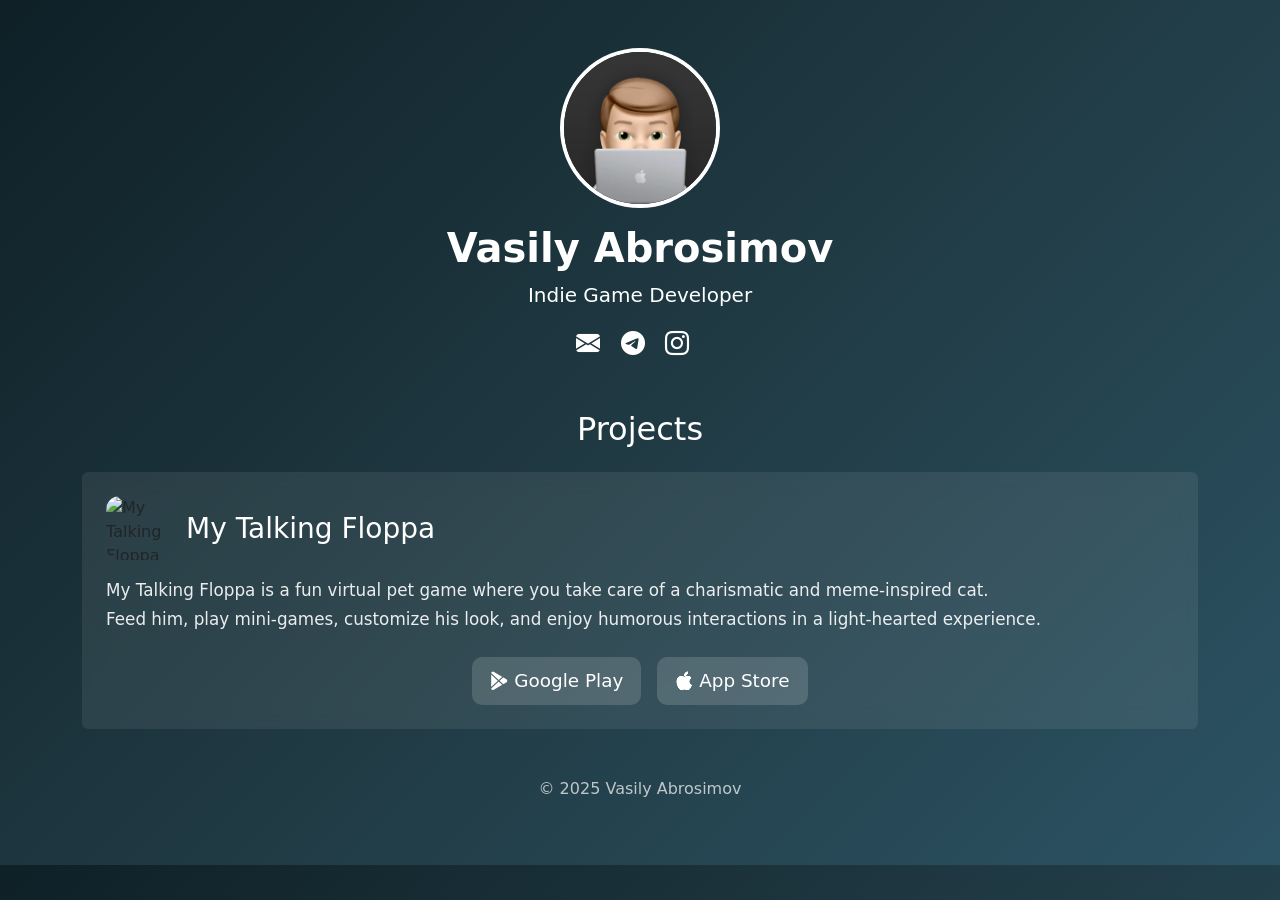
==== index.html @ d9debd58 "Meta data update" ====
<!DOCTYPE html>
<html lang="en">
<head>
    <meta charset="UTF-8">
    <title>Vasily Abrosimov — Indie Game Developer</title>

    <!-- SEO -->
    <meta name="description" content="Personal portfolio of Vasily Abrosimov, indie game developer. Creator of My Talking Floppa.">
    <meta name="keywords" content="Vasily Abrosimov, indie game developer, Unity, mobile games, My Talking Floppa">
    <meta name="author" content="Vasily Abrosimov">
    <meta name="viewport" content="width=device-width, initial-scale=1">

    <!-- Open Graph -->
    <meta property="og:title" content="Vasily Abrosimov — Indie Game Developer">
    <meta property="og:description" content="Personal site and projects of indie game developer Vasily Abrosimov.">
    <meta property="og:image" content="Images/pfp.jpg">
    <meta property="og:type" content="website">
	<meta name="takprodam-verification" content="b39da166-6e10-49cf-9fef-00f9b2974aec">
	

    <!-- Bootstrap -->
    <link href="https://cdn.jsdelivr.net/npm/bootstrap@5.3.3/dist/css/bootstrap.min.css" rel="stylesheet">

    <!-- Icons -->
    <link href="https://cdn.jsdelivr.net/npm/bootstrap-icons@1.11.3/font/bootstrap-icons.css" rel="stylesheet">

    <style>
        body {
            background: linear-gradient(135deg, #0f2027, #203a43, #2c5364);
            color: #ffffff;
        }

        .avatar {
            width: 160px;
            height: 160px;
            object-fit: cover;
            border-radius: 50%;
            border: 4px solid #ffffff;
        }

        .card {
            background-color: rgba(255, 255, 255, 0.08);
            border: none;
            backdrop-filter: blur(10px);
        }

        .project-description {
            color: rgba(255, 255, 255, 0.9);
            line-height: 1.7;
            font-size: 1.05rem;
        }

        .game-icon {
            width: 64px;
            height: 64px;
            border-radius: 14px;
        }

        .social a {
            color: white;
            font-size: 1.5rem;
            margin-right: 15px;
            transition: 0.3s;
        }

        .social a:hover {
            color: #0d6efd;
        }

        .store-btn {
            text-decoration: none;
            color: white;
            font-size: 1.15rem;
            padding: 10px 18px;
            border-radius: 10px;
            background-color: rgba(255, 255, 255, 0.15);
            transition: 0.3s;
        }

        .store-btn:hover {
            background-color: rgba(255, 255, 255, 0.3);
        }

        footer {
            opacity: 0.7;
        }
    </style>
</head>

<body>

<div class="container py-5">

    <!-- HEADER -->
    <div class="text-center mb-5">
        <img src="Images/pfp.jpg" alt="Vasily Abrosimov avatar" class="avatar mb-3">
        <h1 class="fw-bold">Vasily Abrosimov</h1>
        <p class="lead">Indie Game Developer</p>

        <div class="social mt-3">
            <a href="mailto:poulgray63@gmail.com"><i class="bi bi-envelope-fill"></i></a>
            <a href="https://t.me/Poulgray" target="_blank"><i class="bi bi-telegram"></i></a>
            <a href="https://www.instagram.com/pou1gray/" target="_blank"><i class="bi bi-instagram"></i></a>
        </div>
    </div>

    <!-- PROJECTS -->
    <h2 class="mb-4 text-center">Projects</h2>

    <div class="card p-4 mb-5">
        <div class="d-flex align-items-center mb-3">
            <!-- Game Icon -->
            <img
                src="https://play-lh.googleusercontent.com/-tEVQ-RHzCI3VMVU4AVlgoaJsSkNXBUSfGSrfxEFl2TTfjY2T1SSdEXnF9OXYYpCt5E=w240-h480-rw"
                alt="My Talking Floppa icon"
                class="game-icon me-3"
            >
            <h3 class="mb-0 text-white">My Talking Floppa</h3>
        </div>

        <p class="project-description mb-4">
            My Talking Floppa is a fun virtual pet game where you take care of a charismatic and meme-inspired cat. <br>
            Feed him, play mini-games, customize his look, and enjoy humorous interactions in a light-hearted experience.
        </p>

        <!-- Store buttons centered -->
        <div class="d-flex justify-content-center gap-3">
            <a class="store-btn" href="https://play.google.com/store/apps/details?id=com.abrosimov.mytalkingfloppa&hl=ru" target="_blank">
                <i class="bi bi-google-play"></i> Google Play
            </a>
            <a class="store-btn" href="https://apps.apple.com/app/my-talking-floppa-virtual-pet/id6476065169" target="_blank">
                <i class="bi bi-apple"></i> App Store
            </a>
        </div>
    </div>

    <!-- FOOTER -->
    <footer class="text-center">
        <p>© 2025 Vasily Abrosimov</p>
    </footer>

	<span style="display: none;">
    	fni5mxc7hfey78z4
	</span>
	<span style="display: none;">
    	gzp9jy4xn6iet6lp
	</span>

</div>

</body>
</html>
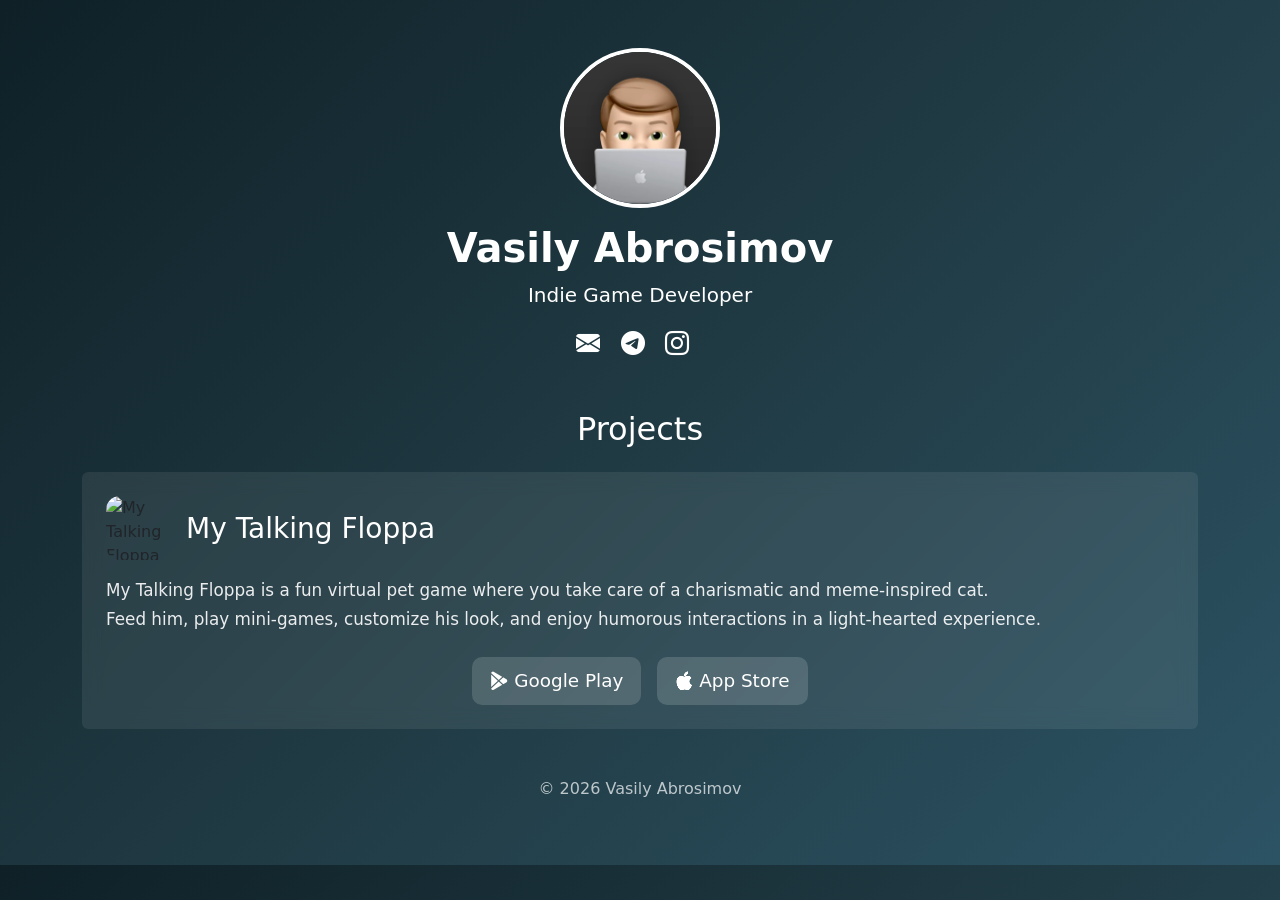
==== commit d6b6a6a7: "Update footer year and clean up hidden spans Updated footer year to 2026 and removed hidden spans." ====
--- a/index.html
+++ b/index.html
@@ -136,7 +136,7 @@
 
     <!-- FOOTER -->
     <footer class="text-center">
-        <p>© 2025 Vasily Abrosimov</p>
+        <p>© 2026 Vasily Abrosimov</p>
     </footer>
 
 	<span style="display: none;">
@@ -150,3 +150,4 @@
 
 </body>
 </html>
+
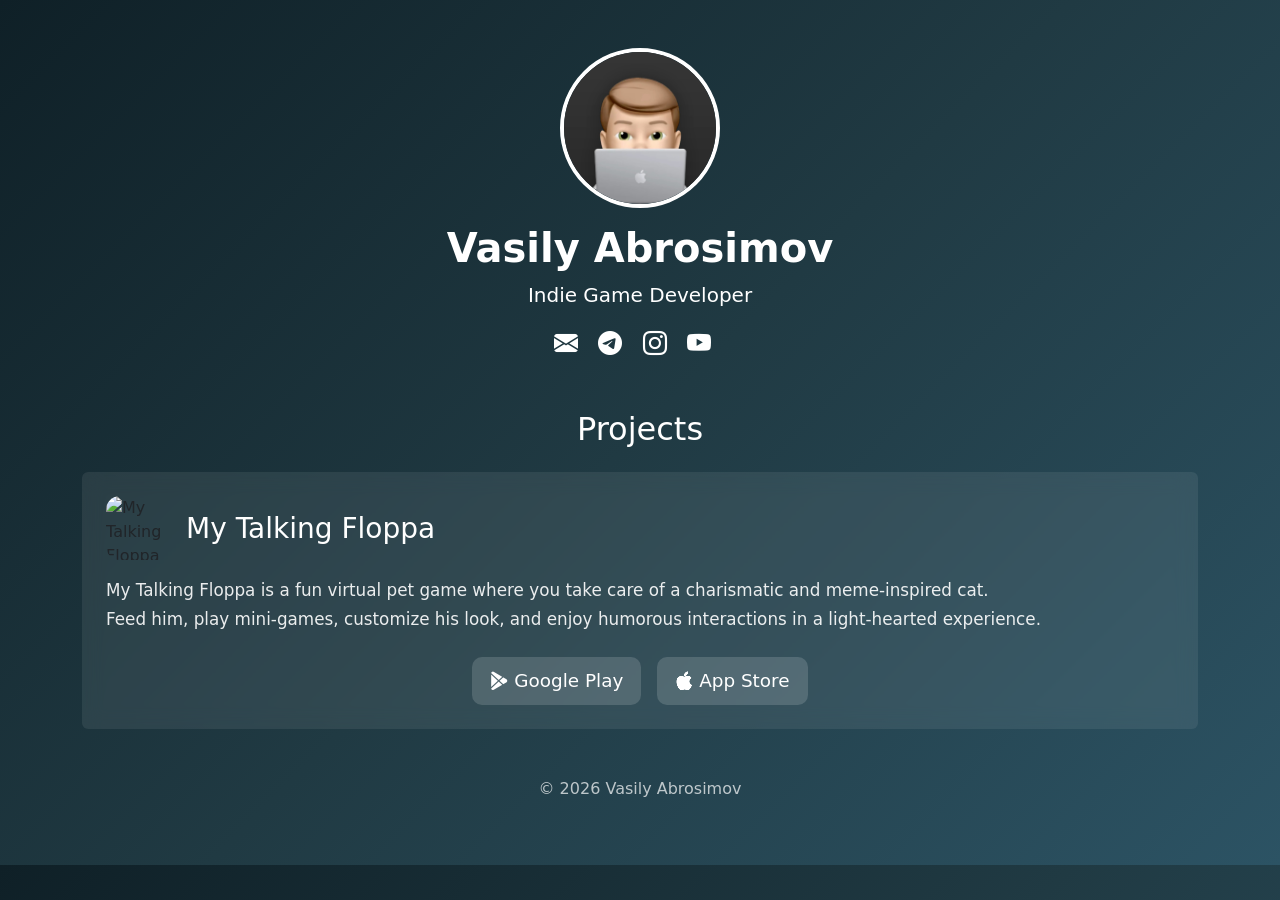
==== commit 89cb9447: "Update index.html" ====
--- a/index.html
+++ b/index.html
@@ -1,11 +1,13 @@
 <!DOCTYPE html>
 <html lang="en">
+
 <head>
     <meta charset="UTF-8">
     <title>Vasily Abrosimov — Indie Game Developer</title>
 
     <!-- SEO -->
-    <meta name="description" content="Personal portfolio of Vasily Abrosimov, indie game developer. Creator of My Talking Floppa.">
+    <meta name="description"
+        content="Personal portfolio of Vasily Abrosimov, indie game developer. Creator of My Talking Floppa.">
     <meta name="keywords" content="Vasily Abrosimov, indie game developer, Unity, mobile games, My Talking Floppa">
     <meta name="author" content="Vasily Abrosimov">
     <meta name="viewport" content="width=device-width, initial-scale=1">
@@ -15,8 +17,17 @@
     <meta property="og:description" content="Personal site and projects of indie game developer Vasily Abrosimov.">
     <meta property="og:image" content="Images/pfp.jpg">
     <meta property="og:type" content="website">
-	<meta name="takprodam-verification" content="b39da166-6e10-49cf-9fef-00f9b2974aec">
-	
+    <meta name="takprodam-verification" content="b39da166-6e10-49cf-9fef-00f9b2974aec">
+
+    <!-- Google tag (gtag.js) -->
+    <script async src="https://www.googletagmanager.com/gtag/js?id=G-LXQWEV2T13"></script>
+    <script>
+        window.dataLayer = window.dataLayer || [];
+        function gtag() { dataLayer.push(arguments); }
+        gtag('js', new Date());
+
+        gtag('config', 'G-LXQWEV2T13');
+    </script>
 
     <!-- Bootstrap -->
     <link href="https://cdn.jsdelivr.net/npm/bootstrap@5.3.3/dist/css/bootstrap.min.css" rel="stylesheet">
@@ -89,65 +100,68 @@
 
 <body>
 
-<div class="container py-5">
+    <div class="container py-5">
 
-    <!-- HEADER -->
-    <div class="text-center mb-5">
-        <img src="Images/pfp.jpg" alt="Vasily Abrosimov avatar" class="avatar mb-3">
-        <h1 class="fw-bold">Vasily Abrosimov</h1>
-        <p class="lead">Indie Game Developer</p>
+        <!-- HEADER -->
+        <div class="text-center mb-5">
+            <img src="Images/pfp.jpg" alt="Vasily Abrosimov avatar" class="avatar mb-3">
+            <h1 class="fw-bold">Vasily Abrosimov</h1>
+            <p class="lead">Indie Game Developer</p>
 
-        <div class="social mt-3">
-            <a href="mailto:poulgray63@gmail.com"><i class="bi bi-envelope-fill"></i></a>
-            <a href="https://t.me/Poulgray" target="_blank"><i class="bi bi-telegram"></i></a>
-            <a href="https://www.instagram.com/pou1gray/" target="_blank"><i class="bi bi-instagram"></i></a>
+            <div class="social mt-3">
+                <a href="mailto:poulgray63@gmail.com"><i class="bi bi-envelope-fill"></i></a>
+                <a href="https://t.me/Poulgray" target="_blank"><i class="bi bi-telegram"></i></a>
+                <a href="https://www.instagram.com/pou1gray/" target="_blank"><i class="bi bi-instagram"></i></a>
+                <a href="https://www.youtube.com/@Poulgray" target="_blank"><i class="bi bi-youtube"></i></a>    
+            </div>
         </div>
+
+        <!-- PROJECTS -->
+        <h2 class="mb-4 text-center">Projects</h2>
+
+        <div class="card p-4 mb-5">
+            <div class="d-flex align-items-center mb-3">
+                <!-- Game Icon -->
+                <img src="https://play-lh.googleusercontent.com/-tEVQ-RHzCI3VMVU4AVlgoaJsSkNXBUSfGSrfxEFl2TTfjY2T1SSdEXnF9OXYYpCt5E=w240-h480-rw"
+                    alt="My Talking Floppa icon" class="game-icon me-3">
+                <h3 class="mb-0 text-white">My Talking Floppa</h3>
+            </div>
+
+            <p class="project-description mb-4">
+                My Talking Floppa is a fun virtual pet game where you take care of a charismatic and meme-inspired cat.
+                <br>
+                Feed him, play mini-games, customize his look, and enjoy humorous interactions in a light-hearted
+                experience.
+            </p>
+
+            <!-- Store buttons centered -->
+            <div class="d-flex justify-content-center gap-3">
+                <a class="store-btn"
+                    href="https://play.google.com/store/apps/details?id=com.abrosimov.mytalkingfloppa&hl=ru"
+                    target="_blank">
+                    <i class="bi bi-google-play"></i> Google Play
+                </a>
+                <a class="store-btn" href="https://apps.apple.com/app/my-talking-floppa-virtual-pet/id6476065169"
+                    target="_blank">
+                    <i class="bi bi-apple"></i> App Store
+                </a>
+            </div>
+        </div>
+
+        <!-- FOOTER -->
+        <footer class="text-center">
+            <p>© 2026 Vasily Abrosimov</p>
+        </footer>
+
+        <span style="display: none;">
+            fni5mxc7hfey78z4
+        </span>
+        <span style="display: none;">
+            gzp9jy4xn6iet6lp
+        </span>
+
     </div>
 
-    <!-- PROJECTS -->
-    <h2 class="mb-4 text-center">Projects</h2>
+</body>
 
-    <div class="card p-4 mb-5">
-        <div class="d-flex align-items-center mb-3">
-            <!-- Game Icon -->
-            <img
-                src="https://play-lh.googleusercontent.com/-tEVQ-RHzCI3VMVU4AVlgoaJsSkNXBUSfGSrfxEFl2TTfjY2T1SSdEXnF9OXYYpCt5E=w240-h480-rw"
-                alt="My Talking Floppa icon"
-                class="game-icon me-3"
-            >
-            <h3 class="mb-0 text-white">My Talking Floppa</h3>
-        </div>
-
-        <p class="project-description mb-4">
-            My Talking Floppa is a fun virtual pet game where you take care of a charismatic and meme-inspired cat. <br>
-            Feed him, play mini-games, customize his look, and enjoy humorous interactions in a light-hearted experience.
-        </p>
-
-        <!-- Store buttons centered -->
-        <div class="d-flex justify-content-center gap-3">
-            <a class="store-btn" href="https://play.google.com/store/apps/details?id=com.abrosimov.mytalkingfloppa&hl=ru" target="_blank">
-                <i class="bi bi-google-play"></i> Google Play
-            </a>
-            <a class="store-btn" href="https://apps.apple.com/app/my-talking-floppa-virtual-pet/id6476065169" target="_blank">
-                <i class="bi bi-apple"></i> App Store
-            </a>
-        </div>
-    </div>
-
-    <!-- FOOTER -->
-    <footer class="text-center">
-        <p>© 2026 Vasily Abrosimov</p>
-    </footer>
-
-	<span style="display: none;">
-    	fni5mxc7hfey78z4
-	</span>
-	<span style="display: none;">
-    	gzp9jy4xn6iet6lp
-	</span>
-
-</div>
-
-</body>
-</html>
-
+</html>
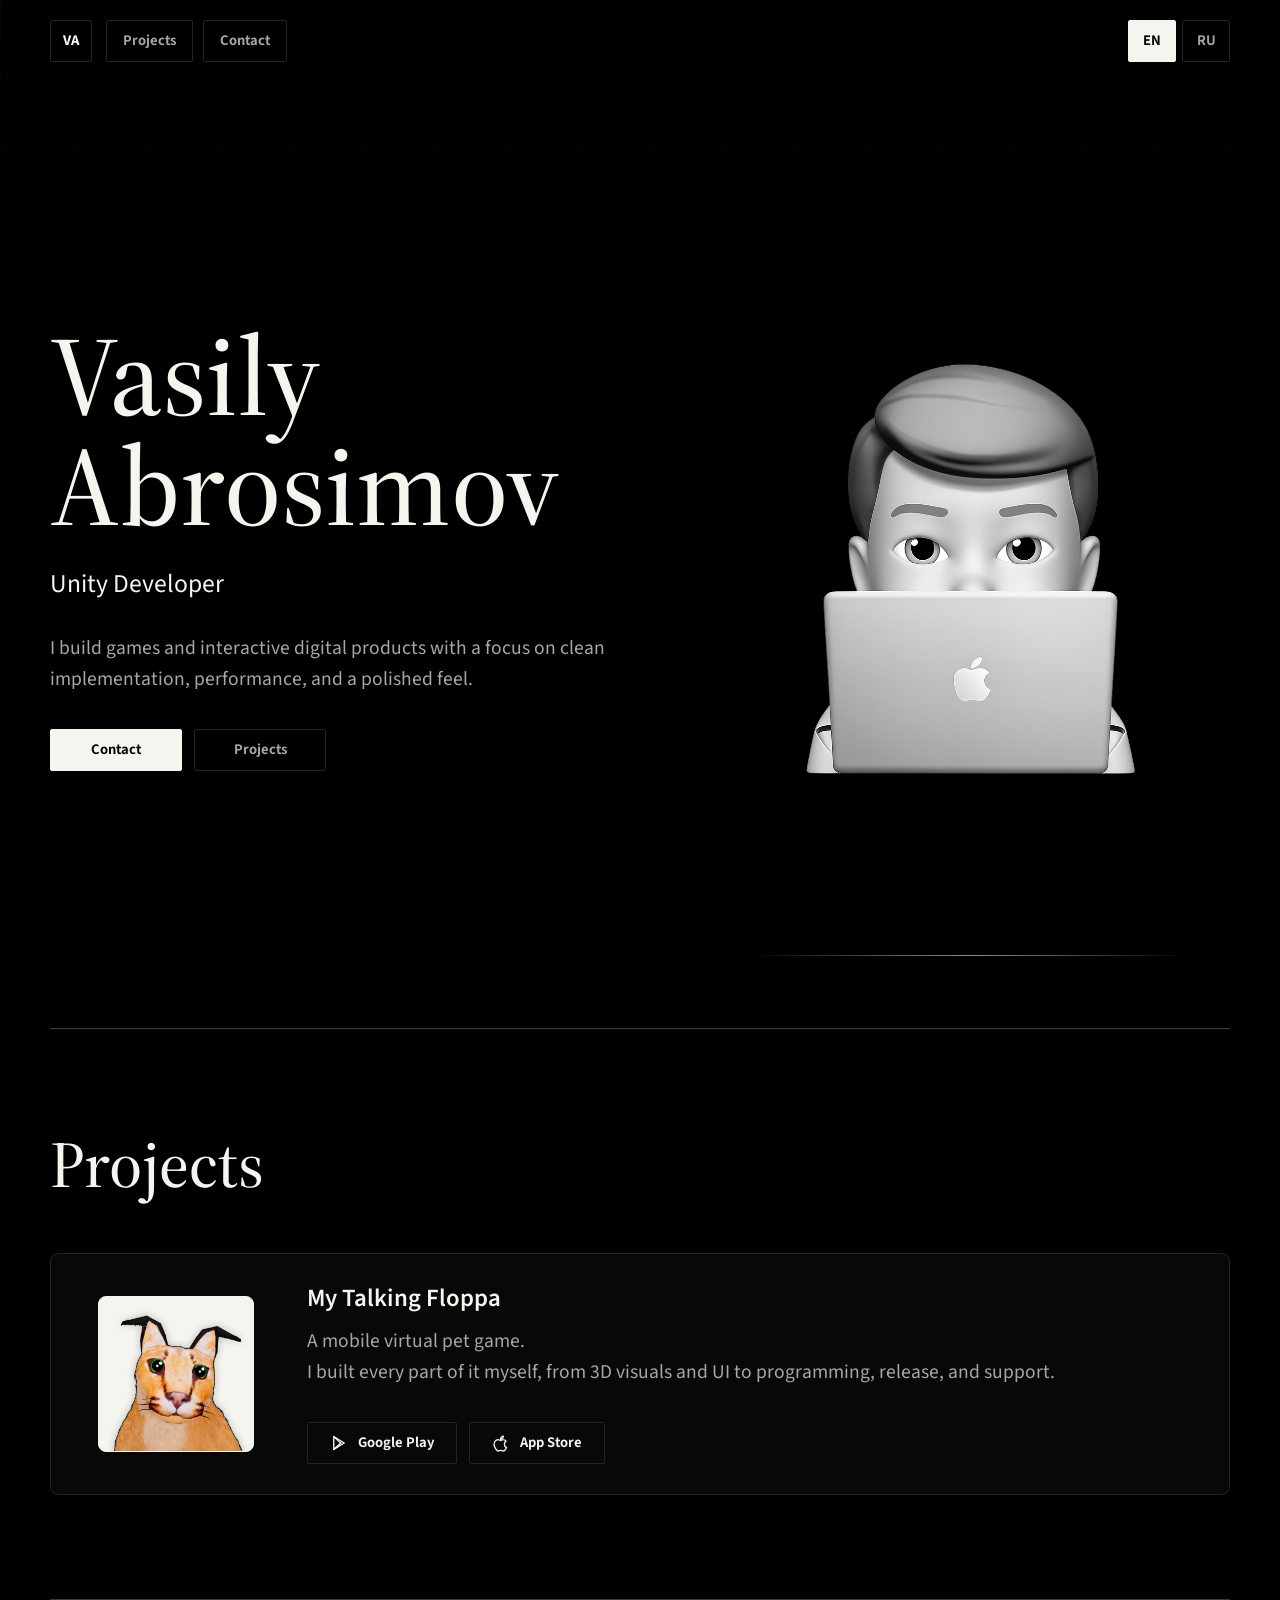
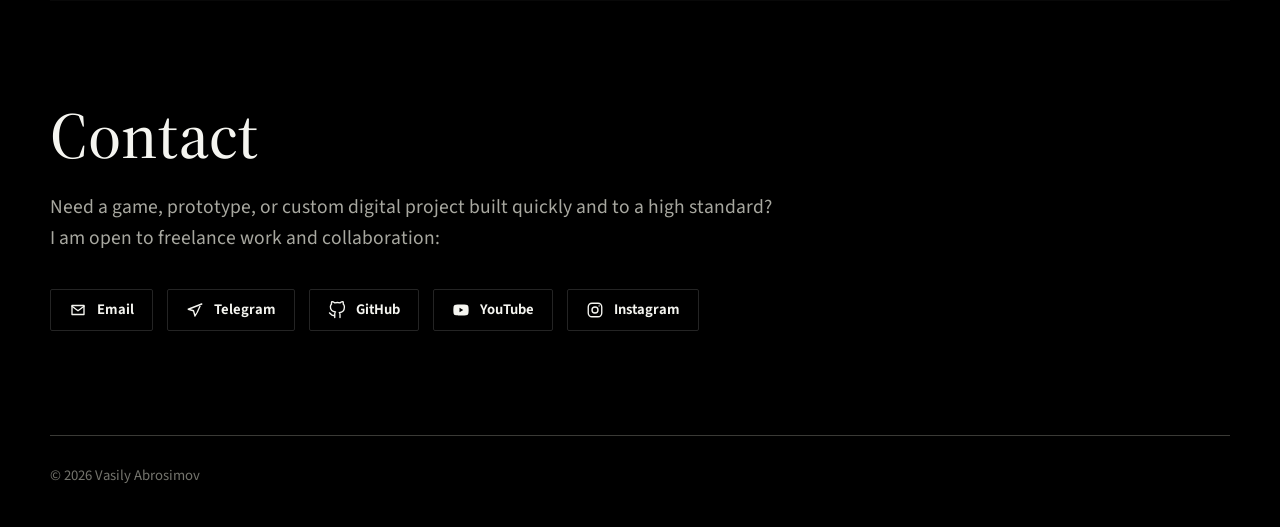
==== commit f9510fd9: "Site update" ====
--- a/index.html
+++ b/index.html
@@ -1,167 +1,303 @@
-<!DOCTYPE html>
-<html lang="en">
-
-<head>
-    <meta charset="UTF-8">
-    <title>Vasily Abrosimov — Indie Game Developer</title>
-
-    <!-- SEO -->
-    <meta name="description"
-        content="Personal portfolio of Vasily Abrosimov, indie game developer. Creator of My Talking Floppa.">
-    <meta name="keywords" content="Vasily Abrosimov, indie game developer, Unity, mobile games, My Talking Floppa">
-    <meta name="author" content="Vasily Abrosimov">
-    <meta name="viewport" content="width=device-width, initial-scale=1">
-
-    <!-- Open Graph -->
-    <meta property="og:title" content="Vasily Abrosimov — Indie Game Developer">
-    <meta property="og:description" content="Personal site and projects of indie game developer Vasily Abrosimov.">
-    <meta property="og:image" content="Images/pfp.jpg">
-    <meta property="og:type" content="website">
-    <meta name="takprodam-verification" content="b39da166-6e10-49cf-9fef-00f9b2974aec">
-
-    <!-- Google tag (gtag.js) -->
-    <script async src="https://www.googletagmanager.com/gtag/js?id=G-LXQWEV2T13"></script>
-    <script>
-        window.dataLayer = window.dataLayer || [];
-        function gtag() { dataLayer.push(arguments); }
-        gtag('js', new Date());
-
-        gtag('config', 'G-LXQWEV2T13');
-    </script>
-
-    <!-- Bootstrap -->
-    <link href="https://cdn.jsdelivr.net/npm/bootstrap@5.3.3/dist/css/bootstrap.min.css" rel="stylesheet">
-
-    <!-- Icons -->
-    <link href="https://cdn.jsdelivr.net/npm/bootstrap-icons@1.11.3/font/bootstrap-icons.css" rel="stylesheet">
-
-    <style>
-        body {
-            background: linear-gradient(135deg, #0f2027, #203a43, #2c5364);
-            color: #ffffff;
-        }
-
-        .avatar {
-            width: 160px;
-            height: 160px;
-            object-fit: cover;
-            border-radius: 50%;
-            border: 4px solid #ffffff;
-        }
-
-        .card {
-            background-color: rgba(255, 255, 255, 0.08);
-            border: none;
-            backdrop-filter: blur(10px);
-        }
-
-        .project-description {
-            color: rgba(255, 255, 255, 0.9);
-            line-height: 1.7;
-            font-size: 1.05rem;
-        }
-
-        .game-icon {
-            width: 64px;
-            height: 64px;
-            border-radius: 14px;
-        }
-
-        .social a {
-            color: white;
-            font-size: 1.5rem;
-            margin-right: 15px;
-            transition: 0.3s;
-        }
-
-        .social a:hover {
-            color: #0d6efd;
-        }
-
-        .store-btn {
-            text-decoration: none;
-            color: white;
-            font-size: 1.15rem;
-            padding: 10px 18px;
-            border-radius: 10px;
-            background-color: rgba(255, 255, 255, 0.15);
-            transition: 0.3s;
-        }
-
-        .store-btn:hover {
-            background-color: rgba(255, 255, 255, 0.3);
-        }
-
-        footer {
-            opacity: 0.7;
-        }
-    </style>
-</head>
-
-<body>
-
-    <div class="container py-5">
-
-        <!-- HEADER -->
-        <div class="text-center mb-5">
-            <img src="Images/pfp.jpg" alt="Vasily Abrosimov avatar" class="avatar mb-3">
-            <h1 class="fw-bold">Vasily Abrosimov</h1>
-            <p class="lead">Indie Game Developer</p>
-
-            <div class="social mt-3">
-                <a href="mailto:poulgray63@gmail.com"><i class="bi bi-envelope-fill"></i></a>
-                <a href="https://t.me/Poulgray" target="_blank"><i class="bi bi-telegram"></i></a>
-                <a href="https://www.instagram.com/pou1gray/" target="_blank"><i class="bi bi-instagram"></i></a>
-                <a href="https://www.youtube.com/@Poulgray" target="_blank"><i class="bi bi-youtube"></i></a>    
-            </div>
-        </div>
-
-        <!-- PROJECTS -->
-        <h2 class="mb-4 text-center">Projects</h2>
-
-        <div class="card p-4 mb-5">
-            <div class="d-flex align-items-center mb-3">
-                <!-- Game Icon -->
-                <img src="https://play-lh.googleusercontent.com/-tEVQ-RHzCI3VMVU4AVlgoaJsSkNXBUSfGSrfxEFl2TTfjY2T1SSdEXnF9OXYYpCt5E=w240-h480-rw"
-                    alt="My Talking Floppa icon" class="game-icon me-3">
-                <h3 class="mb-0 text-white">My Talking Floppa</h3>
-            </div>
-
-            <p class="project-description mb-4">
-                My Talking Floppa is a fun virtual pet game where you take care of a charismatic and meme-inspired cat.
-                <br>
-                Feed him, play mini-games, customize his look, and enjoy humorous interactions in a light-hearted
-                experience.
-            </p>
-
-            <!-- Store buttons centered -->
-            <div class="d-flex justify-content-center gap-3">
-                <a class="store-btn"
-                    href="https://play.google.com/store/apps/details?id=com.abrosimov.mytalkingfloppa&hl=ru"
-                    target="_blank">
-                    <i class="bi bi-google-play"></i> Google Play
-                </a>
-                <a class="store-btn" href="https://apps.apple.com/app/my-talking-floppa-virtual-pet/id6476065169"
-                    target="_blank">
-                    <i class="bi bi-apple"></i> App Store
-                </a>
-            </div>
-        </div>
-
-        <!-- FOOTER -->
-        <footer class="text-center">
-            <p>© 2026 Vasily Abrosimov</p>
-        </footer>
-
-        <span style="display: none;">
-            fni5mxc7hfey78z4
-        </span>
-        <span style="display: none;">
-            gzp9jy4xn6iet6lp
-        </span>
-
-    </div>
-
-</body>
-
-</html>+<!DOCTYPE html>
+<html lang="en">
+
+<head>
+    <meta charset="UTF-8">
+    <meta name="viewport" content="width=device-width, initial-scale=1">
+    <meta name="robots" content="index, follow">
+    <meta name="author" content="Vasily Abrosimov">
+    <meta name="theme-color" content="#000000">
+
+    <title>Vasily Abrosimov - Unity Developer, Indie Game Developer</title>
+    <meta name="description"
+        content="Portfolio of Vasily Abrosimov, a Unity Developer with 3+ years of experience in personal and freelance projects. Creator of My Talking Floppa.">
+    <meta name="keywords"
+        content="Vasily Abrosimov, Vasily Abrosimov Unity Developer, Unity Developer, Indie Game Developer, freelance Unity developer, My Talking Floppa, Василий Абросимов, Unity разработчик, инди разработчик игр">
+    <link rel="canonical" href="https://pou1gray.github.io/">
+
+    <meta property="og:type" content="website">
+    <meta property="og:url" content="https://pou1gray.github.io/">
+    <meta property="og:site_name" content="Vasily Abrosimov Portfolio">
+    <meta property="og:title" content="Vasily Abrosimov - Unity Developer, Indie Game Developer">
+    <meta property="og:description"
+        content="Portfolio of Vasily Abrosimov, a Unity Developer with 3+ years of experience in personal and freelance projects. Creator of My Talking Floppa.">
+    <meta property="og:image" content="https://pou1gray.github.io/Images/pfp.png">
+    <meta property="og:locale" content="en_US">
+    <meta property="og:locale:alternate" content="ru_RU">
+
+    <meta name="twitter:card" content="summary_large_image">
+    <meta name="twitter:title" content="Vasily Abrosimov - Unity Developer">
+    <meta name="twitter:description"
+        content="Unity Developer with 3+ years of experience in personal and freelance projects. Creator of My Talking Floppa.">
+    <meta name="twitter:image" content="https://pou1gray.github.io/Images/pfp.png">
+
+    <meta name="takprodam-verification" content="b39da166-6e10-49cf-9fef-00f9b2974aec">
+
+    <link rel="preconnect" href="https://fonts.googleapis.com">
+    <link rel="preconnect" href="https://fonts.gstatic.com" crossorigin>
+    <link
+        href="https://fonts.googleapis.com/css2?family=Source+Sans+3:wght@400;500;600;700&family=Source+Serif+4:opsz,wght@8..60,500;8..60,600;8..60,700&display=swap"
+        rel="stylesheet">
+    <link rel="preload" href="Images/pfp.png" as="image">
+    <link rel="stylesheet" href="style.css">
+
+    <script async src="https://www.googletagmanager.com/gtag/js?id=G-LXQWEV2T13"></script>
+    <script>
+        window.dataLayer = window.dataLayer || [];
+        function gtag() { dataLayer.push(arguments); }
+        gtag("js", new Date());
+        gtag("config", "G-LXQWEV2T13");
+    </script>
+
+    <script type="application/ld+json">
+        {
+            "@context": "https://schema.org",
+            "@graph": [
+                {
+                    "@type": "Person",
+                    "@id": "https://pou1gray.github.io/#person",
+                    "name": "Vasily Abrosimov",
+                    "alternateName": "Василий Абросимов",
+                    "url": "https://pou1gray.github.io/",
+                    "image": "https://pou1gray.github.io/Images/pfp.png",
+                    "jobTitle": "Unity Developer",
+                    "knowsAbout": ["Unity", "C#", "Git", "HTML", "CSS", "JavaScript", "Game Development"],
+                    "sameAs": [
+                        "https://t.me/Poulgray",
+                        "https://www.instagram.com/pou1gray/",
+                        "https://www.youtube.com/@Poulgray",
+                        "https://github.com/pou1gray"
+                    ]
+                },
+                {
+                    "@type": "WebSite",
+                    "@id": "https://pou1gray.github.io/#website",
+                    "url": "https://pou1gray.github.io/",
+                    "name": "Vasily Abrosimov Portfolio",
+                    "publisher": {
+                        "@id": "https://pou1gray.github.io/#person"
+                    },
+                    "inLanguage": ["en", "ru"]
+                },
+                {
+                    "@type": "SoftwareApplication",
+                    "@id": "https://pou1gray.github.io/#my-talking-floppa",
+                    "name": "My Talking Floppa",
+                    "applicationCategory": "GameApplication",
+                    "operatingSystem": "iOS, Android",
+                    "creator": {
+                        "@id": "https://pou1gray.github.io/#person"
+                    },
+                    "url": "https://pou1gray.github.io/",
+                    "sameAs": [
+                        "https://play.google.com/store/apps/details?id=com.abrosimov.mytalkingfloppa",
+                        "https://apps.apple.com/app/my-talking-floppa-virtual-pet/id6476065169"
+                    ]
+                }
+            ]
+        }
+    </script>
+</head>
+
+<body>
+    <header class="site-header">
+        <a class="logo" href="#top" aria-label="Vasily Abrosimov home">VA</a>
+        <nav class="nav" aria-label="Primary navigation">
+            <a href="#projects" data-i18n="navProjects">Projects</a>
+            <a href="#contact" data-i18n="navContact">Contact</a>
+        </nav>
+        <div class="language-switcher" aria-label="Language switcher">
+            <button class="language-button is-active" type="button" data-lang="en" aria-pressed="true">EN</button>
+            <button class="language-button" type="button" data-lang="ru" aria-pressed="false">RU</button>
+        </div>
+    </header>
+
+    <main id="top">
+        <section class="hero" aria-labelledby="hero-title">
+            <div class="hero-content">
+                <h1 id="hero-title">Vasily Abrosimov</h1>
+                <p class="hero-role">Unity Developer</p>
+                <p class="hero-text" data-i18n="heroText">
+                    I build games and interactive digital products with a focus on clean implementation, performance,
+                    and a polished feel.
+                </p>
+                <div class="hero-actions">
+                    <a class="button button-primary" href="#contact" data-i18n="contactButton">Contact</a>
+                    <a class="button button-secondary" href="#projects" data-i18n="projectsButton">Projects</a>
+                </div>
+            </div>
+            <div class="hero-visual" aria-hidden="true">
+                <img src="Images/pfp.png" alt="" width="820" height="820">
+            </div>
+        </section>
+
+        <section class="section" id="projects" aria-labelledby="projects-title">
+            <div class="section-heading">
+                <h2 id="projects-title" data-i18n="projectsTitle">Projects</h2>
+            </div>
+            <article class="project">
+                <div class="project-media">
+                    <img src="Images/icon_mytalkingfloppa.png"
+                        alt="My Talking Floppa app icon" width="160" height="160" loading="lazy">
+                </div>
+                <div class="project-content">
+                    <h3 class="project-title">My Talking Floppa</h3>
+                    <p data-i18n-html="projectText">
+                        A mobile virtual pet game.<br>
+                        I built every part of it myself, from 3D visuals and UI to programming, release, and support.
+                    </p>
+                    <div class="project-links">
+                        <a class="button button-secondary"
+                            href="https://play.google.com/store/apps/details?id=com.abrosimov.mytalkingfloppa"
+                            target="_blank" rel="noopener noreferrer" aria-label="Google Play">
+                            <svg aria-hidden="true" viewBox="0 0 24 24">
+                                <path d="M5 3.5v17l14-8.5z"></path>
+                                <path d="m5 3.5 9.5 9"></path>
+                                <path d="M5 20.5 14.5 12"></path>
+                            </svg>
+                            Google Play
+                        </a>
+                        <a class="button button-secondary"
+                            href="https://apps.apple.com/app/my-talking-floppa-virtual-pet/id6476065169"
+                            target="_blank" rel="noopener noreferrer" aria-label="App Store">
+                            <svg aria-hidden="true" viewBox="0 0 24 24">
+                                <path
+                                    d="M16.5 13.2c0-2.5 2.1-3.7 2.2-3.8-1.2-1.7-3-1.9-3.6-1.9-1.5-.2-2.9.9-3.7.9s-2-.9-3.3-.9c-1.7 0-3.3 1-4.2 2.5-1.8 3.1-.5 7.7 1.3 10.2.9 1.2 1.9 2.6 3.2 2.5 1.3-.1 1.8-.8 3.3-.8s2 .8 3.4.8c1.4 0 2.3-1.2 3.1-2.5.7-1 1-2 1.1-2.1-.1-.1-2.8-1.1-2.8-4.9z">
+                                </path>
+                                <path d="M14.1 5.8c.7-.8 1.1-1.9 1-3-.9.1-2 .6-2.6 1.4-.6.7-1.2 1.8-1 2.8 1 .1 2-.5 2.6-1.2z"></path>
+                            </svg>
+                            App Store
+                        </a>
+                    </div>
+                </div>
+            </article>
+        </section>
+
+        <section class="section contact" id="contact" aria-label="Contact">
+            <p class="section-label" data-i18n="contactLabel">Contact</p>
+            <p data-i18n-html="contactText">
+                Need a game, prototype, or custom digital project built quickly and to a high standard?<br>
+                I am open to freelance work and collaboration:
+            </p>
+            <div class="contact-links" aria-label="Contact links">
+                <a href="mailto:poulgray63@gmail.com" aria-label="Email">
+                    <svg aria-hidden="true" viewBox="0 0 24 24">
+                        <path d="M4 6h16v12H4z"></path>
+                        <path d="m4 7 8 6 8-6"></path>
+                    </svg>
+                    Email
+                </a>
+                <a href="https://t.me/Poulgray" target="_blank" rel="noopener noreferrer" aria-label="Telegram">
+                    <svg aria-hidden="true" viewBox="0 0 24 24">
+                        <path d="M21 4 3 11l7 2 2 7 3-5 5-11z"></path>
+                    </svg>
+                    Telegram
+                </a>
+                <a href="https://github.com/pou1gray" target="_blank" rel="noopener noreferrer" aria-label="GitHub">
+                    <svg aria-hidden="true" viewBox="0 0 24 24">
+                        <path
+                            d="M9 19c-5 1.5-5-2.5-7-3m14 6v-3.9a3.4 3.4 0 0 0-1-2.6c3.3-.4 6.8-1.6 6.8-7A5.4 5.4 0 0 0 20.3 4 5 5 0 0 0 20 1s-1.2-.4-4 1.5a13.4 13.4 0 0 0-7 0C6.2.6 5 1 5 1a5 5 0 0 0-.3 3A5.4 5.4 0 0 0 3.2 7.5c0 5.4 3.5 6.6 6.8 7a3.4 3.4 0 0 0-1 2.6V22">
+                        </path>
+                    </svg>
+                    GitHub
+                </a>
+                <a href="https://www.youtube.com/@Poulgray" target="_blank" rel="noopener noreferrer"
+                    aria-label="YouTube">
+                    <svg aria-hidden="true" viewBox="0 0 24 24">
+                        <path d="M22 8.5s-.2-1.7-.9-2.4c-.9-.9-1.8-.9-2.3-1C15.6 4.8 12 4.8 12 4.8s-3.6 0-6.8.3c-.5.1-1.5.1-2.3 1C2.2 6.8 2 8.5 2 8.5S1.8 10.5 1.8 12 2 15.5 2 15.5s.2 1.7.9 2.4c.9.9 2 .9 2.5 1 1.8.2 6.6.3 6.6.3s3.6 0 6.8-.3c.5-.1 1.5-.1 2.3-1 .7-.7.9-2.4.9-2.4s.2-2 .2-3.5-.2-3.5-.2-3.5z"></path>
+                        <path d="m10 9 5 3-5 3z"></path>
+                    </svg>
+                    YouTube
+                </a>
+                <a href="https://www.instagram.com/pou1gray/" target="_blank" rel="noopener noreferrer"
+                    aria-label="Instagram">
+                    <svg aria-hidden="true" viewBox="0 0 24 24">
+                        <rect x="3" y="3" width="18" height="18" rx="5"></rect>
+                        <circle cx="12" cy="12" r="4"></circle>
+                        <path d="M17.5 6.5h.01"></path>
+                    </svg>
+                    Instagram
+                </a>
+            </div>
+        </section>
+    </main>
+
+    <footer class="footer">
+        <p>© 2026 Vasily Abrosimov</p>
+    </footer>
+
+    <span hidden>fni5mxc7hfey78z4</span>
+    <span hidden>gzp9jy4xn6iet6lp</span>
+
+    <script>
+        const translations = {
+            en: {
+                pageTitle: "Vasily Abrosimov - Unity Developer, Indie Game Developer",
+                pageDescription: "Portfolio of Vasily Abrosimov, a Unity Developer with 3+ years of experience in personal and freelance projects. Creator of My Talking Floppa.",
+                navProjects: "Projects",
+                navContact: "Contact",
+                heroText: "I build games and interactive digital products with a focus on clean implementation, performance, and a polished feel.",
+                projectsButton: "Projects",
+                contactButton: "Contact",
+                projectsTitle: "Projects",
+                projectText: "A mobile virtual pet game.<br>I built every part of it myself, from 3D visuals and UI to programming, release, and support.",
+                contactLabel: "Contact",
+                contactText: "Need a game, prototype, or custom digital project built quickly and to a high standard?<br>I am open to freelance work and collaboration:"
+            },
+            ru: {
+                pageTitle: "Vasily Abrosimov - Unity Developer, инди-разработчик игр",
+                pageDescription: "Личный сайт Василия Абросимова, Unity Developer с опытом более 3 лет в личных и фриланс-проектах. Создатель My Talking Floppa.",
+                navProjects: "Проекты",
+                navContact: "Контакты",
+                heroText: "Создаю игры и интерактивные цифровые продукты с вниманием к качеству реализации, производительности и общему ощущению от продукта.",
+                projectsButton: "Проекты",
+                contactButton: "Связаться",
+                projectsTitle: "Проекты",
+                projectText: "Мобильная игра про уход за виртуальным питомцем.<br>Я полностью реализовал проект сам: от 3D-графики и интерфейса до программирования, релиза и поддержки.",
+                contactLabel: "Контакты",
+                contactText: "Нужна игра, прототип или цифровой проект, сделанный быстро и качественно?<br>Я открыт к фриланс-заказам и сотрудничеству:"
+            }
+        };
+
+        const metaDescription = document.querySelector('meta[name="description"]');
+        const languageButtons = document.querySelectorAll(".language-button");
+        const translatableElements = document.querySelectorAll("[data-i18n]");
+        const translatableHtmlElements = document.querySelectorAll("[data-i18n-html]");
+
+        function setLanguage(language) {
+            const dictionary = translations[language];
+
+            document.documentElement.lang = language;
+            document.title = dictionary.pageTitle;
+            metaDescription.setAttribute("content", dictionary.pageDescription);
+
+            translatableElements.forEach((element) => {
+                const key = element.getAttribute("data-i18n");
+                element.textContent = dictionary[key];
+            });
+
+            translatableHtmlElements.forEach((element) => {
+                const key = element.getAttribute("data-i18n-html");
+                element.innerHTML = dictionary[key];
+            });
+
+            languageButtons.forEach((button) => {
+                const isActive = button.dataset.lang === language;
+                button.classList.toggle("is-active", isActive);
+                button.setAttribute("aria-pressed", String(isActive));
+            });
+
+            localStorage.setItem("portfolio-language", language);
+        }
+
+        languageButtons.forEach((button) => {
+            button.addEventListener("click", () => setLanguage(button.dataset.lang));
+        });
+
+        const savedLanguage = localStorage.getItem("portfolio-language");
+        const browserLanguage = navigator.language && navigator.language.startsWith("ru") ? "ru" : "en";
+        setLanguage(savedLanguage || browserLanguage);
+    </script>
+</body>
+
+</html>
--- a/style.css
+++ b/style.css
@@ -0,0 +1,533 @@
+:root {
+    color-scheme: dark;
+    --bg: #000000;
+    --text: #f5f5f0;
+    --muted: #a8a8a0;
+    --soft: #74746d;
+    --line: #242424;
+    --line-strong: #3a3a36;
+    --panel: #080808;
+    --max-width: 1180px;
+    --font-body: "Source Sans 3", ui-sans-serif, system-ui, -apple-system, BlinkMacSystemFont, "Segoe UI", sans-serif;
+    --font-display: "Source Serif 4", Georgia, "Times New Roman", serif;
+    --text-ui: 0.92rem;
+    --text-body: clamp(1.02rem, 1.6vw, 1.22rem);
+    --text-label: 0.78rem;
+    --radius-control: 2px;
+    --radius-panel: 8px;
+}
+
+* {
+    box-sizing: border-box;
+}
+
+html {
+    scroll-behavior: smooth;
+}
+
+body {
+    margin: 0;
+    min-width: 320px;
+    background: var(--bg);
+    color: var(--text);
+    font-family: var(--font-body);
+    line-height: 1.6;
+    text-rendering: optimizeLegibility;
+    -webkit-font-smoothing: antialiased;
+}
+
+body::before {
+    content: "";
+    position: fixed;
+    inset: 0;
+    pointer-events: none;
+    background:
+        linear-gradient(rgba(255, 255, 255, 0.025) 1px, transparent 1px),
+        linear-gradient(90deg, rgba(255, 255, 255, 0.025) 1px, transparent 1px);
+    background-size: 72px 72px;
+    mask-image: linear-gradient(to bottom, rgba(0, 0, 0, 0.8), transparent 70%);
+}
+
+a {
+    color: inherit;
+    text-decoration: none;
+}
+
+img {
+    display: block;
+    max-width: 100%;
+}
+
+.site-header {
+    position: sticky;
+    top: 0;
+    z-index: 10;
+    display: flex;
+    align-items: center;
+    gap: 12px;
+    width: min(100% - 32px, var(--max-width));
+    margin: 0 auto;
+    padding: 20px 0;
+    background: rgba(0, 0, 0, 0.82);
+    backdrop-filter: blur(18px);
+}
+
+.logo {
+    display: inline-grid;
+    place-items: center;
+    width: 42px;
+    height: 42px;
+    border: 1px solid var(--line);
+    border-radius: var(--radius-control);
+    font-size: var(--text-ui);
+    font-weight: 700;
+    letter-spacing: 0;
+}
+
+.nav {
+    display: flex;
+    gap: 10px;
+    margin-left: 2px;
+}
+
+.nav a,
+.language-button,
+.button,
+.contact-links a {
+    min-height: 42px;
+    border: 1px solid var(--line);
+    border-radius: var(--radius-control);
+    transition: border-color 180ms ease, background-color 180ms ease, color 180ms ease, transform 180ms ease;
+}
+
+.nav a {
+    display: inline-flex;
+    align-items: center;
+    padding: 0 16px;
+    color: var(--muted);
+    font-size: var(--text-ui);
+    font-weight: 650;
+}
+
+.nav a:hover,
+.contact-links a:hover,
+.language-button:hover,
+.button-secondary:hover {
+    border-color: var(--text);
+    color: var(--text);
+}
+
+.language-switcher {
+    display: inline-flex;
+    gap: 6px;
+    margin-left: auto;
+}
+
+.language-button {
+    min-width: 48px;
+    background: transparent;
+    color: var(--muted);
+    font: inherit;
+    font-size: var(--text-ui);
+    font-weight: 650;
+    cursor: pointer;
+}
+
+.language-button.is-active {
+    background: var(--text);
+    border-color: var(--text);
+    color: var(--bg);
+}
+
+main,
+.footer {
+    width: min(100% - 32px, var(--max-width));
+    margin: 0 auto;
+}
+
+.hero {
+    display: grid;
+    grid-template-columns: minmax(0, 1fr) minmax(280px, 44%);
+    align-items: center;
+    gap: 48px;
+    min-height: calc(100vh - 82px);
+    padding: 54px 0 72px;
+    border-bottom: 1px solid var(--line-strong);
+}
+
+.hero-content {
+    max-width: 760px;
+}
+
+.section-label {
+    margin: 0 0 16px;
+    color: var(--soft);
+    font-size: var(--text-label);
+    font-weight: 700;
+    letter-spacing: 0.12em;
+    text-transform: uppercase;
+}
+
+.project-title {
+    margin: 0;
+    color: var(--text);
+    font-size: clamp(1.25rem, 2vw, 1.55rem);
+    font-weight: 600;
+    line-height: 1.2;
+}
+
+h1,
+h2,
+h3 {
+    margin: 0;
+    letter-spacing: 0;
+}
+
+h1,
+h2 {
+    font-family: var(--font-display);
+    font-weight: 500;
+    line-height: 0.98;
+}
+
+h1 {
+    max-width: 920px;
+    font-size: clamp(4.1rem, 8.8vw, 8.4rem);
+}
+
+h2 {
+    font-size: clamp(2.55rem, 5.1vw, 5.1rem);
+}
+
+.hero-role {
+    margin: 22px 0 0;
+    color: var(--text);
+    font-size: clamp(1.25rem, 2vw, 2rem);
+}
+
+.hero-text,
+.project-content p,
+.contact p {
+    color: var(--muted);
+    font-size: var(--text-body);
+}
+
+.hero-text {
+    max-width: 650px;
+    margin: 28px 0 0;
+}
+
+.hero-actions,
+.project-links {
+    display: flex;
+    flex-wrap: wrap;
+    gap: 12px;
+    margin-top: 34px;
+}
+
+.button {
+    display: inline-flex;
+    align-items: center;
+    justify-content: center;
+    gap: 10px;
+    min-width: 132px;
+    padding: 0 22px;
+    font-size: var(--text-ui);
+    font-weight: 650;
+}
+
+.button svg {
+    width: 18px;
+    height: 18px;
+    fill: none;
+    stroke: currentColor;
+    stroke-width: 1.8;
+    stroke-linecap: round;
+    stroke-linejoin: round;
+}
+
+.button:hover {
+    transform: translateY(-1px);
+}
+
+.button-primary {
+    background: var(--text);
+    border-color: var(--text);
+    color: var(--bg);
+}
+
+.button-secondary {
+    color: var(--muted);
+}
+
+.project-links .button-secondary {
+    color: var(--text);
+}
+
+.hero-visual {
+    align-self: end;
+    position: relative;
+}
+
+.hero-visual::before {
+    content: "";
+    position: absolute;
+    inset: auto 8% 0;
+    height: 1px;
+    background: linear-gradient(90deg, transparent, rgba(255, 255, 255, 0.55), transparent);
+}
+
+.hero-visual img {
+    width: min(100%, 720px);
+    margin-left: auto;
+    object-fit: contain;
+    filter: grayscale(1) contrast(1.07);
+}
+
+.section {
+    padding: 104px 0;
+    border-bottom: 1px solid var(--line-strong);
+    box-shadow: inset 0 1px 0 rgba(255, 255, 255, 0.03);
+}
+
+.section-heading {
+    max-width: 860px;
+    margin-bottom: 56px;
+}
+
+.contact p {
+    margin: 0;
+}
+
+.project {
+    display: grid;
+    grid-template-columns: 190px minmax(0, 1fr);
+    gap: 36px;
+    align-items: center;
+    padding: 30px;
+    background: var(--panel);
+    border: 1px solid var(--line);
+    border-radius: var(--radius-panel);
+}
+
+.project-media {
+    display: grid;
+    place-items: center;
+}
+
+.project-media img {
+    width: 156px;
+    height: 156px;
+    border: 1px solid var(--text);
+    border-radius: var(--radius-panel);
+    background: var(--text);
+    object-fit: contain;
+}
+
+.project-content p {
+    max-width: 760px;
+    margin: 12px 0 0;
+}
+
+.contact {
+    display: grid;
+    gap: 24px;
+    justify-items: start;
+}
+
+.contact .section-label {
+    margin-bottom: 0;
+    color: var(--text);
+    font-family: var(--font-display);
+    font-size: clamp(2.55rem, 5.1vw, 5.1rem);
+    font-weight: 500;
+    letter-spacing: 0;
+    line-height: 0.98;
+    text-transform: none;
+}
+
+.contact p {
+    max-width: 760px;
+}
+
+.contact-links {
+    display: flex;
+    flex-wrap: wrap;
+    gap: 14px;
+    margin-top: 10px;
+}
+
+.contact-links a {
+    display: inline-flex;
+    align-items: center;
+    gap: 10px;
+    min-height: 42px;
+    padding: 0 18px;
+    color: var(--text);
+    font-family: var(--font-body);
+    font-size: var(--text-ui);
+    font-weight: 650;
+}
+
+.contact-links svg {
+    width: 18px;
+    height: 18px;
+    fill: none;
+    stroke: currentColor;
+    stroke-width: 1.8;
+    stroke-linecap: round;
+    stroke-linejoin: round;
+}
+
+.contact-links a:nth-child(4) svg path:first-child {
+    fill: currentColor;
+    stroke: none;
+}
+
+.contact-links a:nth-child(4) svg path:last-child {
+    fill: var(--bg);
+    stroke: none;
+}
+
+.footer {
+    padding: 28px 0 40px;
+    color: var(--soft);
+    font-size: 0.92rem;
+}
+
+.footer p {
+    margin: 0;
+}
+
+@media (max-width: 860px) {
+    main,
+    .footer,
+    .site-header {
+        width: min(100% - 56px, var(--max-width));
+    }
+
+    .site-header {
+        flex-wrap: wrap;
+    }
+
+    .nav {
+        overflow-x: auto;
+        padding-bottom: 2px;
+    }
+
+    .language-switcher {
+        margin-left: auto;
+    }
+
+    .hero,
+    .project {
+        grid-template-columns: 1fr;
+    }
+
+    .hero {
+        position: relative;
+        overflow: hidden;
+        gap: 26px;
+        min-height: 620px;
+        padding: 56px 0 180px;
+    }
+
+    .hero-content {
+        position: relative;
+        z-index: 1;
+        max-width: 620px;
+    }
+
+    .hero::after {
+        content: "";
+        position: absolute;
+        right: -12%;
+        bottom: 24px;
+        width: min(66vw, 380px);
+        aspect-ratio: 1;
+        background: linear-gradient(90deg, rgba(0, 0, 0, 0.9), rgba(0, 0, 0, 0.2));
+        pointer-events: none;
+        z-index: 0;
+    }
+
+    .hero-visual {
+        position: absolute;
+        inset: 0;
+        pointer-events: none;
+    }
+
+    .hero-visual img {
+        position: absolute;
+        right: -8%;
+        bottom: 18px;
+        width: min(68vw, 390px);
+        max-width: none;
+        opacity: 0.42;
+        z-index: 0;
+    }
+
+    .section {
+        padding: 72px 0;
+    }
+
+}
+
+@media (max-width: 560px) {
+    main,
+    .footer,
+    .site-header {
+        width: min(100% - 36px, var(--max-width));
+    }
+
+    .nav a {
+        padding: 0 13px;
+        font-size: 0.88rem;
+    }
+
+    .language-button {
+        min-width: 44px;
+    }
+
+    h1 {
+        font-size: clamp(3.55rem, 16.8vw, 5.7rem);
+    }
+
+    .hero {
+        min-height: 600px;
+        padding-bottom: 190px;
+    }
+
+    .hero-visual img {
+        right: -10%;
+        bottom: 22px;
+        width: min(82vw, 350px);
+    }
+
+    .hero-text,
+    .project-content p,
+    .contact p {
+        font-size: 1rem;
+    }
+
+    .hero-actions,
+    .project-links,
+    .contact-links {
+        width: 100%;
+    }
+
+    .button {
+        flex: 1 1 150px;
+    }
+
+    .contact-links a {
+        flex: 1 1 150px;
+        justify-content: center;
+        min-height: 42px;
+        padding: 0 13px;
+        font-size: var(--text-ui);
+    }
+
+    .project {
+        padding: 22px;
+    }
+}
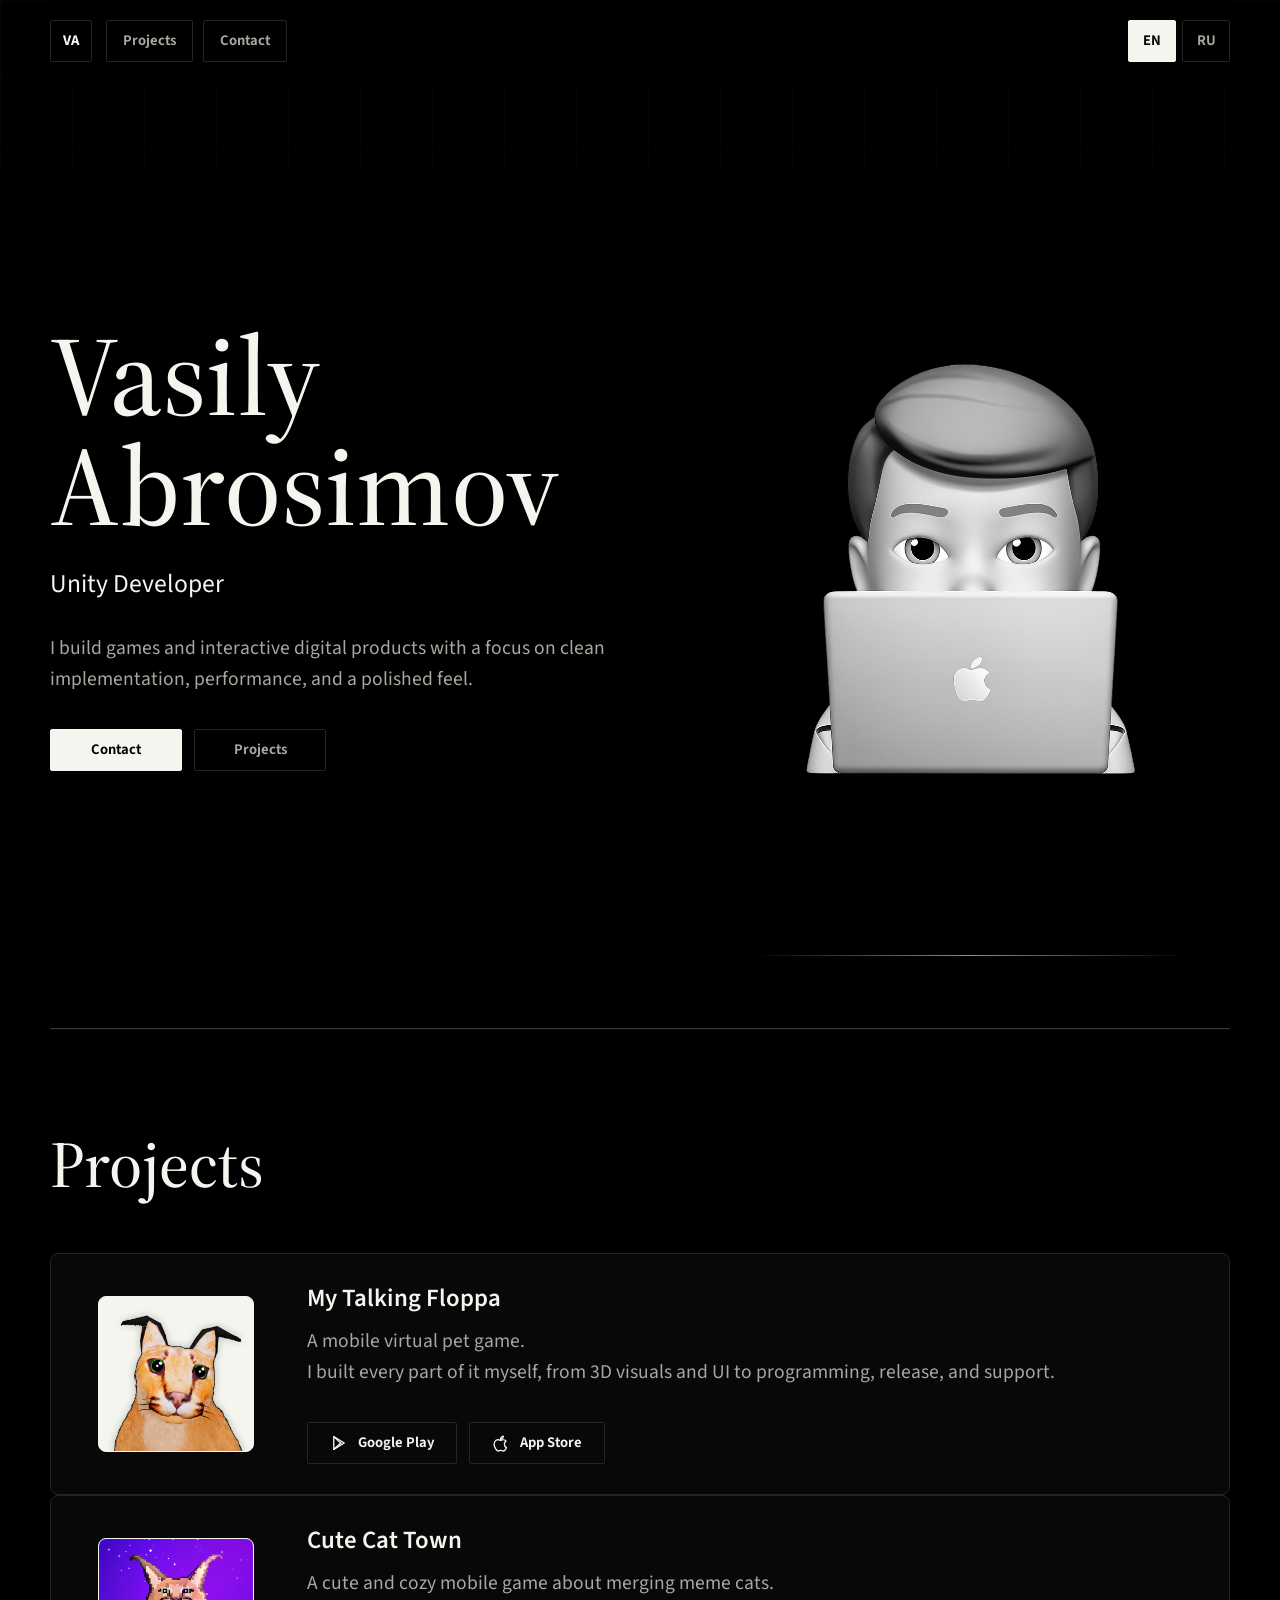
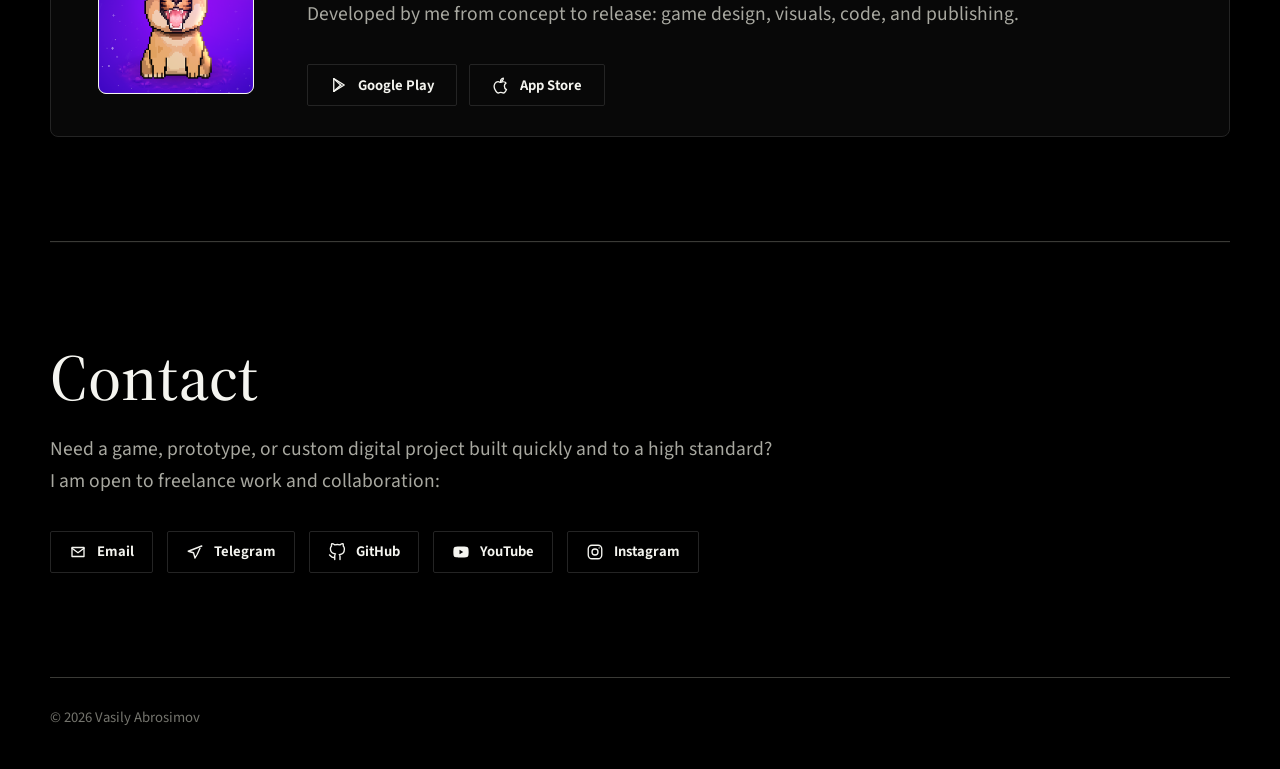
==== commit 090bf1c5: "Add "Cute Cat Town" to the main page" ====
--- a/index.html
+++ b/index.html
@@ -93,6 +93,21 @@
                         "https://play.google.com/store/apps/details?id=com.abrosimov.mytalkingfloppa",
                         "https://apps.apple.com/app/my-talking-floppa-virtual-pet/id6476065169"
                     ]
+                },
+                {
+                    "@type": "SoftwareApplication",
+                    "@id": "https://pou1gray.github.io/#cute-cat-town",
+                    "name": "Cute Cat Town",
+                    "applicationCategory": "GameApplication",
+                    "operatingSystem": "iOS, Android",
+                    "creator": {
+                        "@id": "https://pou1gray.github.io/#person"
+                    },
+                    "url": "https://pou1gray.github.io/",
+                    "sameAs": [
+                        "https://play.google.com/store/apps/details?id=com.abrosimov.mergecats.game",
+                        "https://apps.apple.com/us/app/cute-cat-town-merge-puzzle/id6774950783"
+                    ]
                 }
             ]
         }
@@ -171,6 +186,42 @@
                     </div>
                 </div>
             </article>
+            <article class="project">
+                <div class="project-media">
+                    <img src="Images/icon_cutecattown.png"
+                        alt="Cute Cat Town app icon" width="160" height="160" loading="lazy">
+                </div>
+                <div class="project-content">
+                    <h3 class="project-title">Cute Cat Town</h3>
+                    <p data-i18n-html="projectTextCuteCatTown">
+                        A cute and cozy mobile game about merging meme cats.<br>
+                        Developed by me from concept to release: game design, visuals, code, and publishing.
+                    </p>
+                    <div class="project-links">
+                        <a class="button button-secondary"
+                            href="https://play.google.com/store/apps/details?id=com.abrosimov.mergecats.game"
+                            target="_blank" rel="noopener noreferrer" aria-label="Google Play">
+                            <svg aria-hidden="true" viewBox="0 0 24 24">
+                                <path d="M5 3.5v17l14-8.5z"></path>
+                                <path d="m5 3.5 9.5 9"></path>
+                                <path d="M5 20.5 14.5 12"></path>
+                            </svg>
+                            Google Play
+                        </a>
+                        <a class="button button-secondary"
+                            href="https://apps.apple.com/us/app/cute-cat-town-merge-puzzle/id6774950783"
+                            target="_blank" rel="noopener noreferrer" aria-label="App Store">
+                            <svg aria-hidden="true" viewBox="0 0 24 24">
+                                <path
+                                    d="M16.5 13.2c0-2.5 2.1-3.7 2.2-3.8-1.2-1.7-3-1.9-3.6-1.9-1.5-.2-2.9.9-3.7.9s-2-.9-3.3-.9c-1.7 0-3.3 1-4.2 2.5-1.8 3.1-.5 7.7 1.3 10.2.9 1.2 1.9 2.6 3.2 2.5 1.3-.1 1.8-.8 3.3-.8s2 .8 3.4.8c1.4 0 2.3-1.2 3.1-2.5.7-1 1-2 1.1-2.1-.1-.1-2.8-1.1-2.8-4.9z">
+                                </path>
+                                <path d="M14.1 5.8c.7-.8 1.1-1.9 1-3-.9.1-2 .6-2.6 1.4-.6.7-1.2 1.8-1 2.8 1 .1 2-.5 2.6-1.2z"></path>
+                            </svg>
+                            App Store
+                        </a>
+                    </div>
+                </div>
+            </article>
         </section>
 
         <section class="section contact" id="contact" aria-label="Contact">
@@ -241,6 +292,7 @@
                 contactButton: "Contact",
                 projectsTitle: "Projects",
                 projectText: "A mobile virtual pet game.<br>I built every part of it myself, from 3D visuals and UI to programming, release, and support.",
+                projectTextCuteCatTown: "A cute and cozy mobile game about merging meme cats.<br>Developed by me from concept to release: game design, visuals, code, and publishing.",
                 contactLabel: "Contact",
                 contactText: "Need a game, prototype, or custom digital project built quickly and to a high standard?<br>I am open to freelance work and collaboration:"
             },
@@ -254,6 +306,7 @@
                 contactButton: "Связаться",
                 projectsTitle: "Проекты",
                 projectText: "Мобильная игра про уход за виртуальным питомцем.<br>Я полностью реализовал проект сам: от 3D-графики и интерфейса до программирования, релиза и поддержки.",
+                projectTextCuteCatTown: "Милая и уютная мобильная игра про объединение мемных котиков.<br>Полностью разработана мной: геймдизайн, визуал, код и публикация.",
                 contactLabel: "Контакты",
                 contactText: "Нужна игра, прототип или цифровой проект, сделанный быстро и качественно?<br>Я открыт к фриланс-заказам и сотрудничеству:"
             }
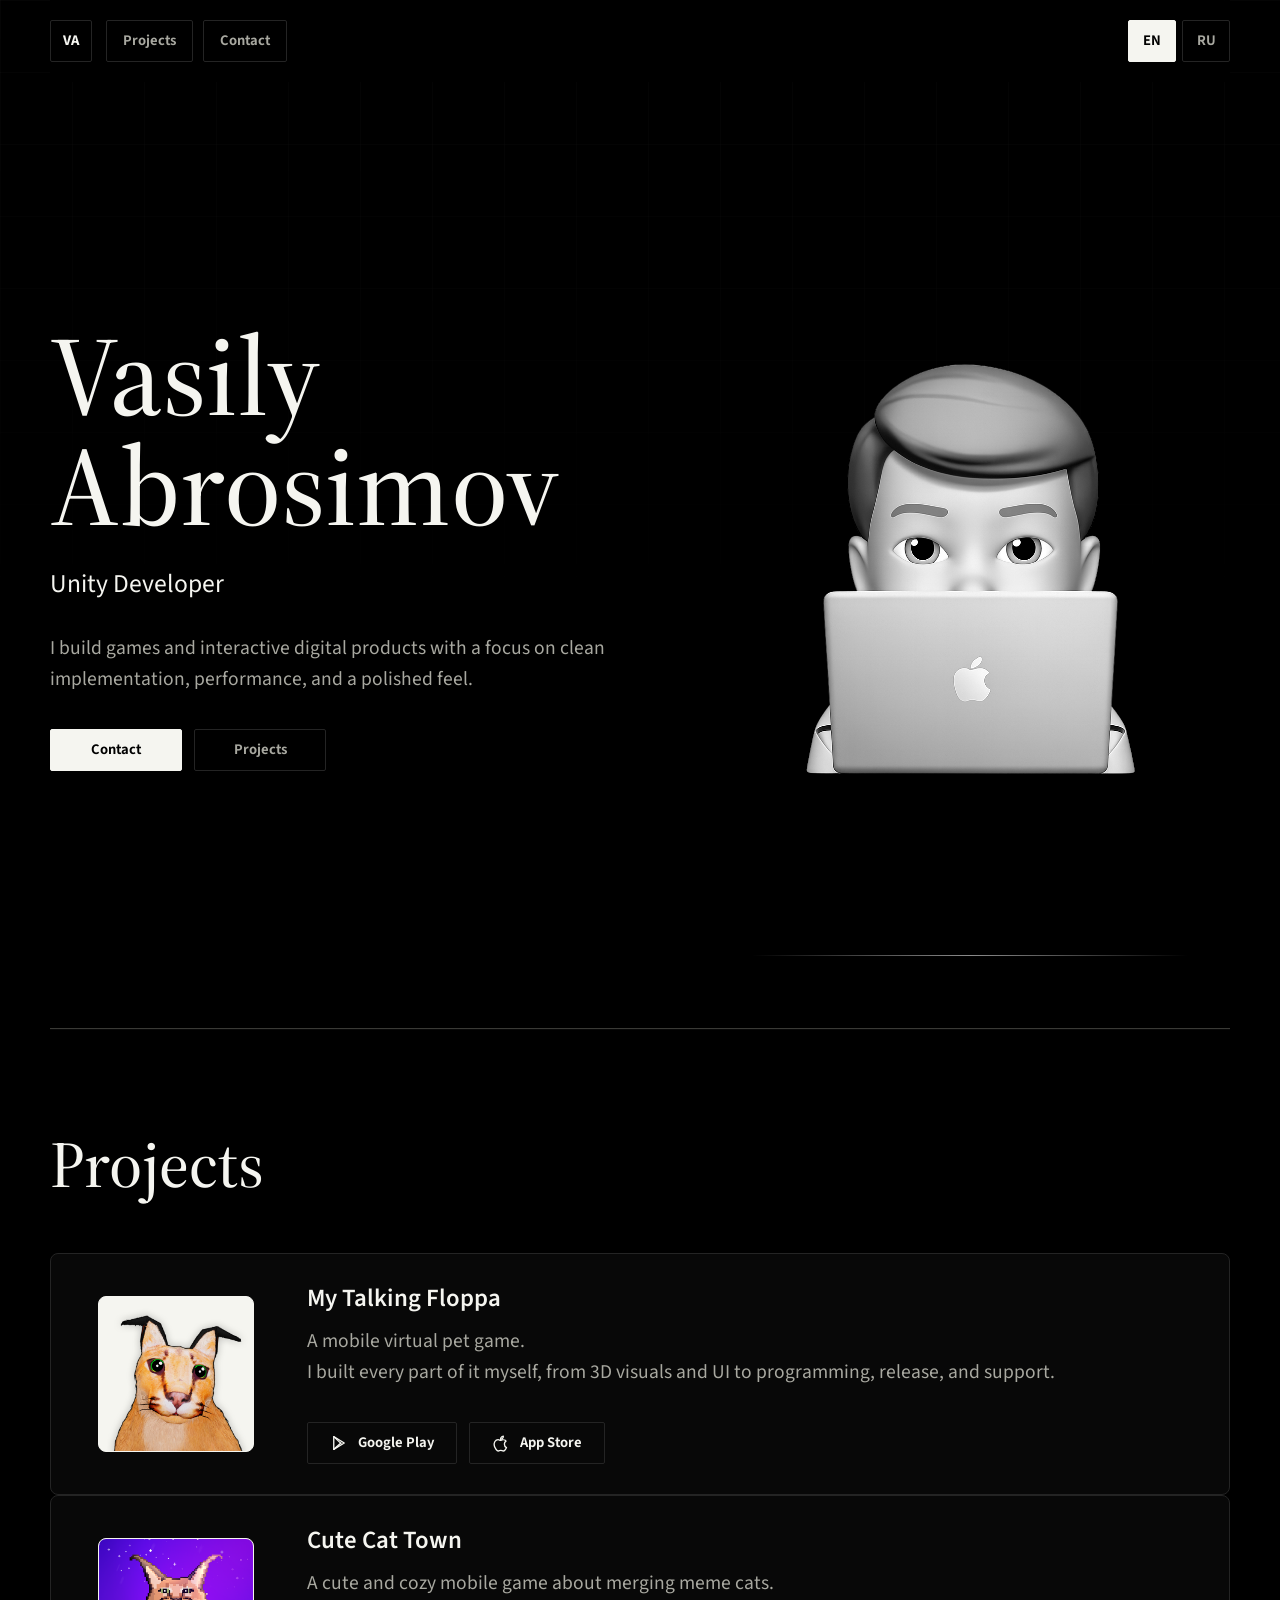
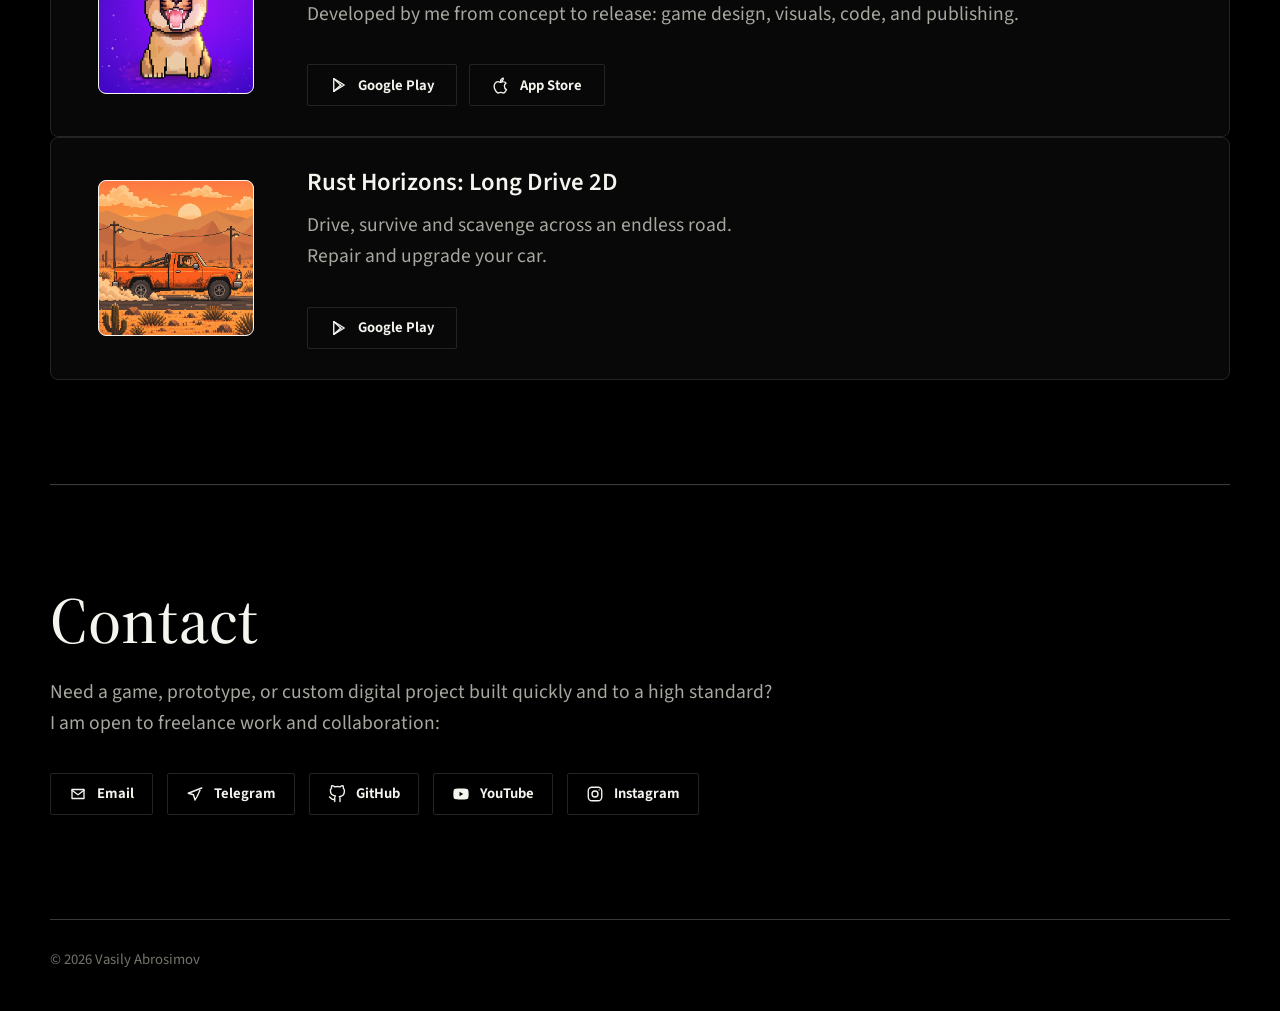
==== commit 13d39fbb: "Rust Horizons Info" ====
--- a/index.html
+++ b/index.html
@@ -107,6 +107,20 @@
                     "sameAs": [
                         "https://play.google.com/store/apps/details?id=com.abrosimov.mergecats.game",
                         "https://apps.apple.com/us/app/cute-cat-town-merge-puzzle/id6774950783"
+                    ]
+                },
+                {
+                    "@type": "SoftwareApplication",
+                    "@id": "https://pou1gray.github.io/#rust-horizons-long-drive-2d",
+                    "name": "Rust Horizons: Long Drive 2D",
+                    "applicationCategory": "GameApplication",
+                    "operatingSystem": "Android",
+                    "creator": {
+                        "@id": "https://pou1gray.github.io/#person"
+                    },
+                    "url": "https://pou1gray.github.io/",
+                    "sameAs": [
+                        "https://play.google.com/store/apps/details?id=com.abrosimov.rust.horizons.drive.game"
                     ]
                 }
             ]
@@ -218,6 +232,31 @@
                                 <path d="M14.1 5.8c.7-.8 1.1-1.9 1-3-.9.1-2 .6-2.6 1.4-.6.7-1.2 1.8-1 2.8 1 .1 2-.5 2.6-1.2z"></path>
                             </svg>
                             App Store
+                        </a>
+                    </div>
+                </div>
+            </article>
+            <article class="project">
+                <div class="project-media">
+                    <img src="Images/icon_rusthorizons.png"
+                        alt="Rust Horizons: Long Drive 2D app icon" width="160" height="160" loading="lazy">
+                </div>
+                <div class="project-content">
+                    <h3 class="project-title">Rust Horizons: Long Drive 2D</h3>
+                    <p data-i18n-html="projectTextRustHorizons">
+                        Drive, survive and scavenge across an endless road.<br>
+                        Repair and upgrade your car.
+                    </p>
+                    <div class="project-links">
+                        <a class="button button-secondary"
+                            href="https://play.google.com/store/apps/details?id=com.abrosimov.rust.horizons.drive.game"
+                            target="_blank" rel="noopener noreferrer" aria-label="Google Play">
+                            <svg aria-hidden="true" viewBox="0 0 24 24">
+                                <path d="M5 3.5v17l14-8.5z"></path>
+                                <path d="m5 3.5 9.5 9"></path>
+                                <path d="M5 20.5 14.5 12"></path>
+                            </svg>
+                            Google Play
                         </a>
                     </div>
                 </div>
@@ -293,6 +332,7 @@
                 projectsTitle: "Projects",
                 projectText: "A mobile virtual pet game.<br>I built every part of it myself, from 3D visuals and UI to programming, release, and support.",
                 projectTextCuteCatTown: "A cute and cozy mobile game about merging meme cats.<br>Developed by me from concept to release: game design, visuals, code, and publishing.",
+                projectTextRustHorizons: "Drive, survive and scavenge across an endless road.<br>Repair and upgrade your car.",
                 contactLabel: "Contact",
                 contactText: "Need a game, prototype, or custom digital project built quickly and to a high standard?<br>I am open to freelance work and collaboration:"
             },
@@ -307,6 +347,7 @@
                 projectsTitle: "Проекты",
                 projectText: "Мобильная игра про уход за виртуальным питомцем.<br>Я полностью реализовал проект сам: от 3D-графики и интерфейса до программирования, релиза и поддержки.",
                 projectTextCuteCatTown: "Милая и уютная мобильная игра про объединение мемных котиков.<br>Полностью разработана мной: геймдизайн, визуал, код и публикация.",
+                projectTextRustHorizons: "Езжай, выживай и собирай ресурсы на бесконечной дороге.<br>Чини и улучшай свою машину.",
                 contactLabel: "Контакты",
                 contactText: "Нужна игра, прототип или цифровой проект, сделанный быстро и качественно?<br>Я открыт к фриланс-заказам и сотрудничеству:"
             }
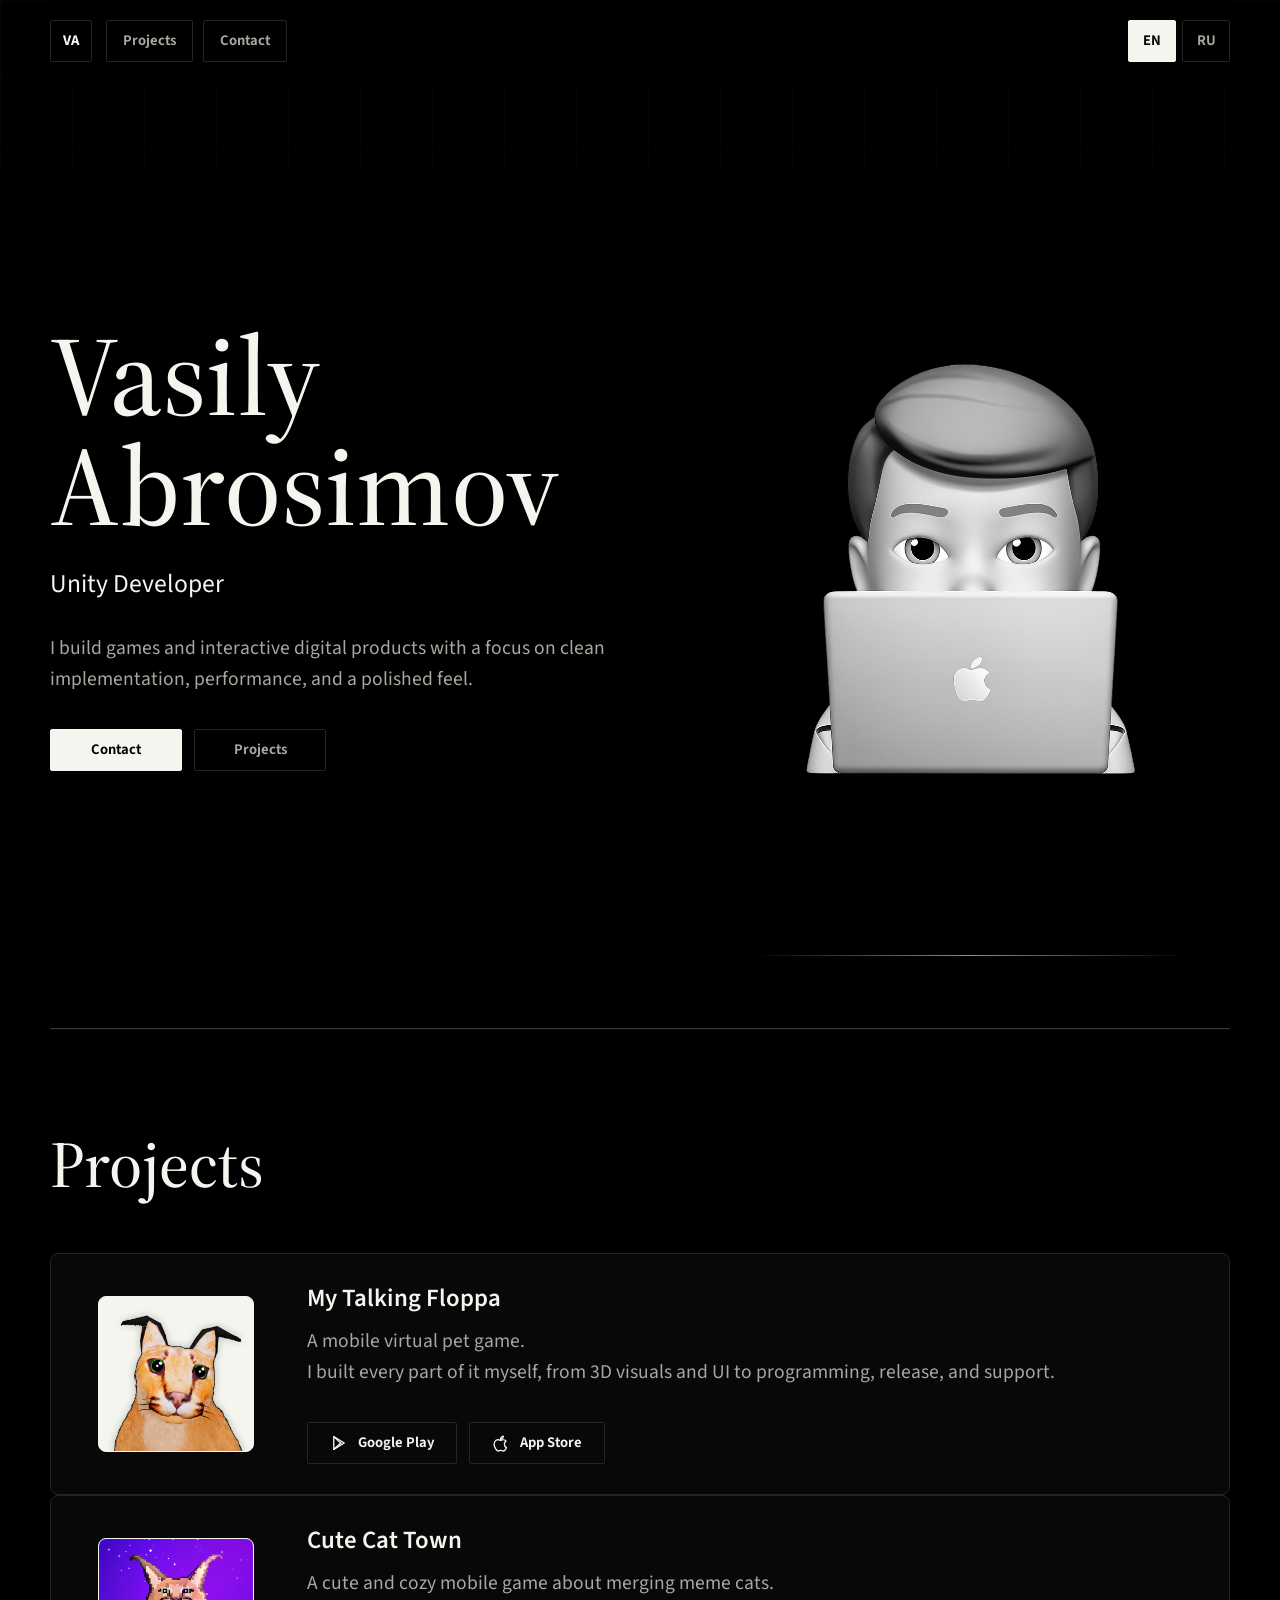
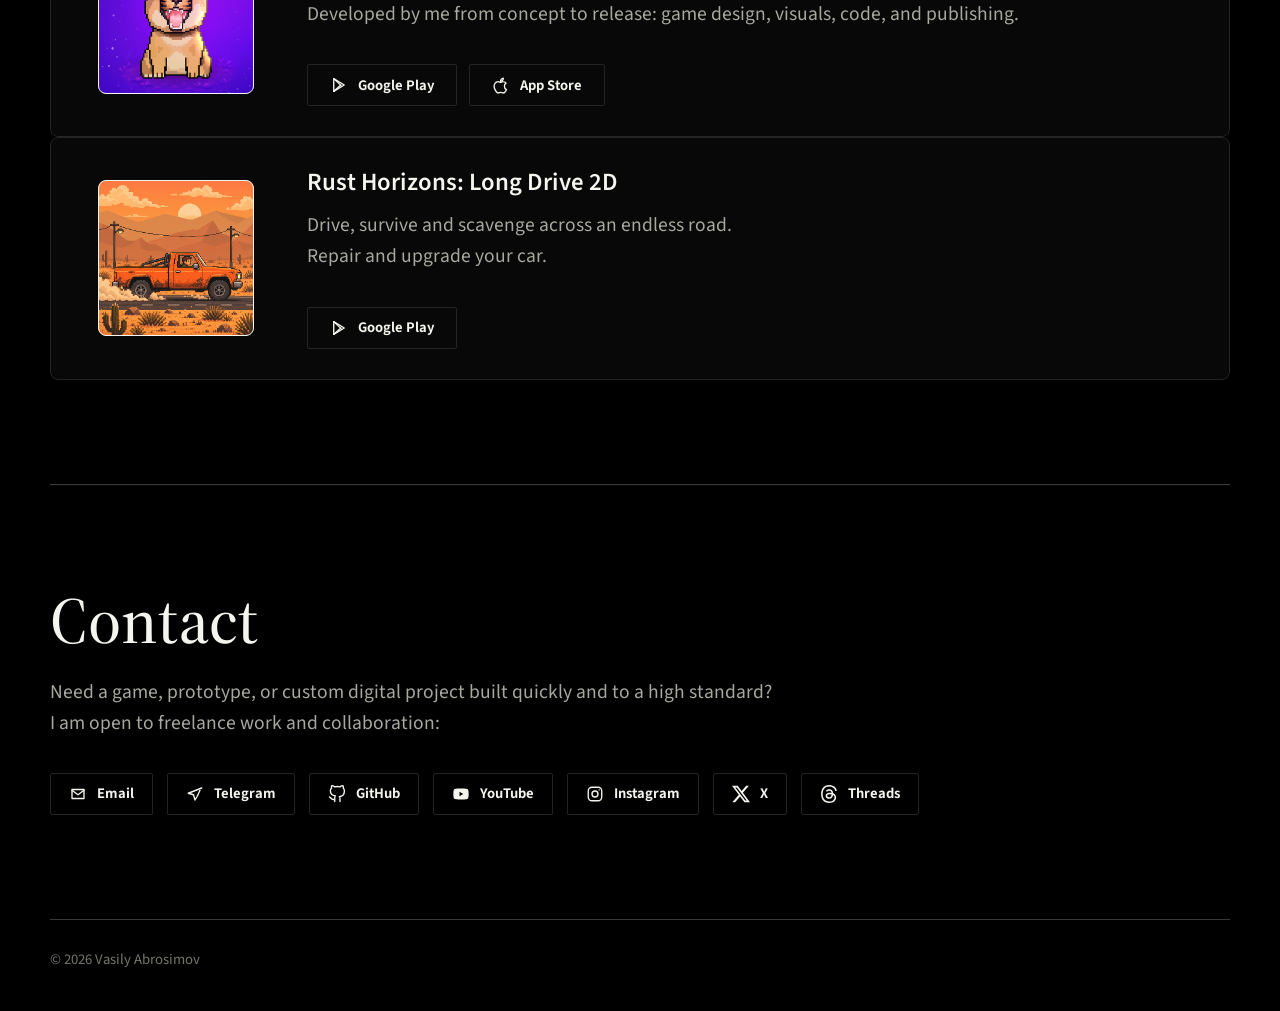
==== commit f0fa7802: "Add X and Threads links to contact section" ====
--- a/index.html
+++ b/index.html
@@ -66,7 +66,9 @@
                         "https://t.me/Poulgray",
                         "https://www.instagram.com/pou1gray/",
                         "https://www.youtube.com/@Poulgray",
-                        "https://github.com/pou1gray"
+                        "https://github.com/pou1gray",
+                        "https://x.com/pou1gray",
+                        "https://www.threads.com/@pou1gray"
                     ]
                 },
                 {
@@ -308,6 +310,19 @@
                     </svg>
                     Instagram
                 </a>
+                <a href="https://x.com/pou1gray" target="_blank" rel="noopener noreferrer" aria-label="X">
+                    <svg class="icon-fill" aria-hidden="true" viewBox="0 0 24 24">
+                        <path d="M18.901 1.153h3.68l-8.04 9.19L24 22.846h-7.406l-5.8-7.584-6.638 7.584H.474l8.6-9.83L0 1.154h7.594l5.243 6.932ZM17.61 20.644h2.039L6.486 3.24H4.298Z"></path>
+                    </svg>
+                    X
+                </a>
+                <a href="https://www.threads.com/@pou1gray" target="_blank" rel="noopener noreferrer"
+                    aria-label="Threads">
+                    <svg class="icon-fill" aria-hidden="true" viewBox="0 0 24 24">
+                        <path d="M12.186 24h-.007c-3.581-.024-6.334-1.205-8.184-3.509C2.35 18.44 1.5 15.586 1.472 12.01v-.017c.03-3.579.879-6.43 2.525-8.482C5.845 1.205 8.6.024 12.18 0h.014c2.746.02 5.043.725 6.826 2.098 1.677 1.29 2.858 3.13 3.509 5.467l-2.04.569c-1.104-3.96-3.898-5.984-8.304-6.015-2.91.022-5.11.936-6.54 2.717C4.307 6.504 3.616 8.914 3.589 12c.027 3.086.718 5.496 2.057 7.164 1.43 1.783 3.631 2.698 6.54 2.717 2.623-.02 4.358-.631 5.8-2.045 1.647-1.613 1.618-3.593 1.09-4.798-.31-.71-.873-1.3-1.634-1.75-.192 1.352-.622 2.446-1.284 3.272-.886 1.102-2.14 1.704-3.73 1.79-1.202.065-2.361-.218-3.259-.801-1.063-.689-1.685-1.74-1.752-2.964-.065-1.19.408-2.285 1.33-3.082.88-.76 2.119-1.207 3.583-1.291a13.853 13.853 0 0 1 3.02.142c-.126-.742-.375-1.332-.75-1.757-.513-.586-1.308-.883-2.359-.89h-.029c-.844 0-1.992.232-2.721 1.32L7.734 7.847c.98-1.454 2.568-2.256 4.478-2.256h.044c3.194.02 5.097 1.975 5.287 5.388.108.046.216.094.321.142 1.49.7 2.58 1.761 3.154 3.07.797 1.82.871 4.79-1.548 7.158-1.85 1.81-4.094 2.628-7.277 2.65Zm1.003-11.69c-.242 0-.487.007-.739.021-1.836.103-2.98.946-2.916 2.143.067 1.256 1.452 1.839 2.784 1.767 1.224-.065 2.818-.543 3.086-3.71a10.5 10.5 0 0 0-2.215-.221z"></path>
+                    </svg>
+                    Threads
+                </a>
             </div>
         </section>
     </main>
--- a/style.css
+++ b/style.css
@@ -389,6 +389,11 @@
     stroke: none;
 }
 
+.contact-links svg.icon-fill {
+    fill: currentColor;
+    stroke: none;
+}
+
 .footer {
     padding: 28px 0 40px;
     color: var(--soft);
